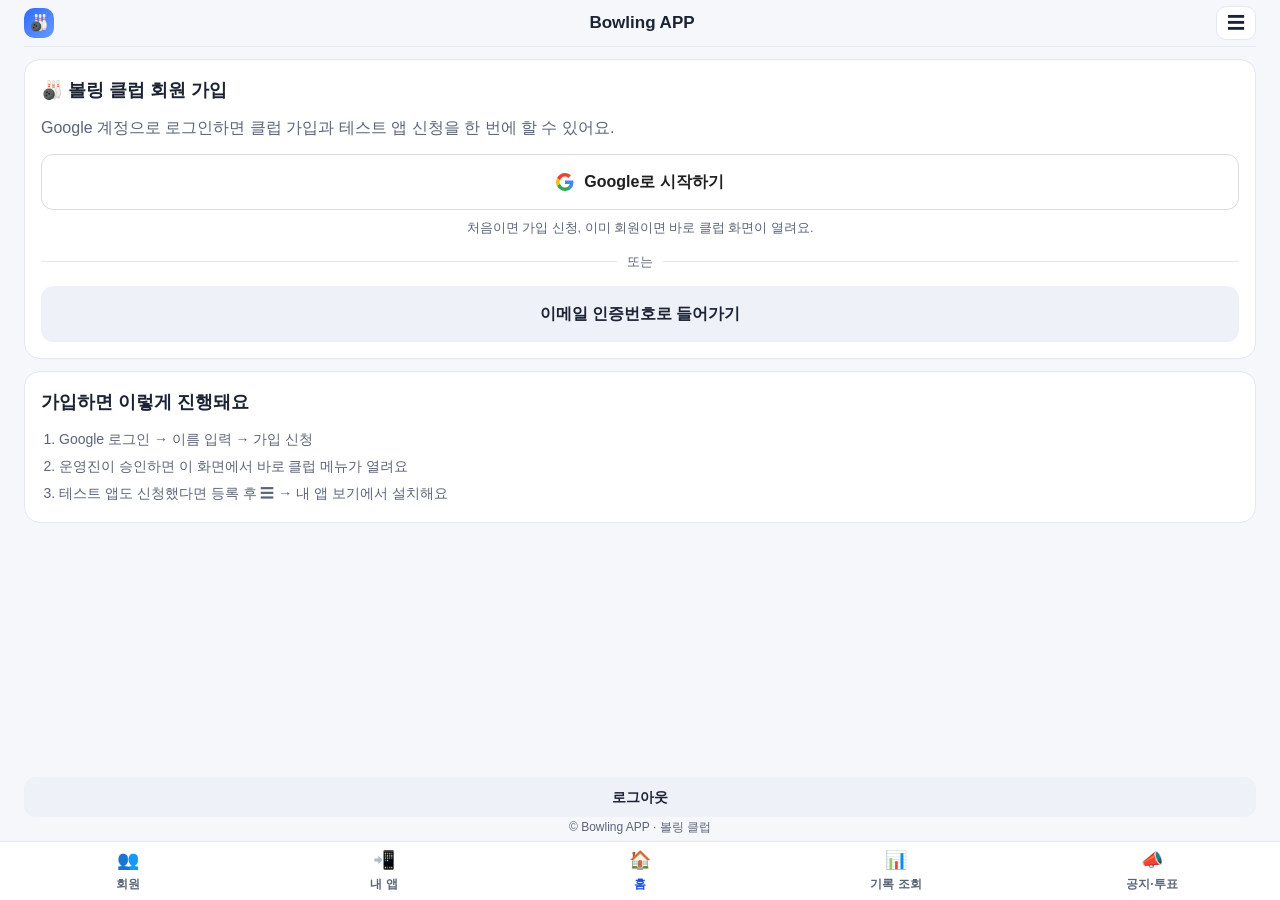
==== index.html @ e8414158 "홈 기록앨범 세로 팝업: 돋보기 제거, A영역 고정·B영역만 글자 확대(한 줄 유지), 폭 맞춤 Co-Authored-By: Claude Sonnet 5.5 <noreply@ant" ====
<!doctype html>
<html lang="ko">
<head>
<meta charset="utf-8">
<meta name="viewport" content="width=device-width, initial-scale=1">

<title>Bowling APP 홈</title>
<meta name="description" content="Bowling APP 테스트 센터 홈">
<link rel="stylesheet" href="/style.css">
<link rel="manifest" href="/manifest.webmanifest">
<meta name="theme-color" content="#14304f">
<link rel="icon" href="/favicon.ico" sizes="any">
<link rel="icon" type="image/png" sizes="32x32" href="/favicon-32.png">
<link rel="apple-touch-icon" href="/apple-touch-icon.png">
<meta name="mobile-web-app-capable" content="yes">
<meta name="apple-mobile-web-app-capable" content="yes">
<meta name="apple-mobile-web-app-title" content="볼링클럽">
</head>
<body class="club">
<div class="wrap">
  <div class="appbar">
    <div class="topbar">
      <a class="tb-left" href="/" aria-label="홈"><span class="lg">🎳</span></a>
      <b class="tb-title" id="appName">Bowling APP</b>
      <button class="burger" id="burger" type="button" aria-label="메뉴" aria-expanded="false">☰</button>
    </div>
    <div class="dim" id="dim" hidden></div>
    <div class="dd" id="dd" hidden>
      <a class="it" href="/club"><span>🎳</span><div><b>클럽관리</b><small>회원·게임·회계·회비 (PC 볼링클럽)</small></div></a>
      <a class="it" href="/admin"><span>🔐</span><div><b>관리</b><small>관리자 전용</small></div></a>
    </div>
  <div class="fix" id="fix"></div>
  </div>

      <main id="view"><section class="card"><p class="tag">불러오는 중…</p></section></main>
  <footer class="clubfoot"><button class="btn ghost sm" id="logoutFoot" type="button" hidden>로그아웃</button><div>© Bowling APP · 볼링 클럽</div></footer>
</div>
<div class="toastc" id="toastc" hidden></div>
<script src="/common.js"></script>
<script src="/exit.js?v=20261123c"></script>
<script src="/google.js?v=20261123b"></script>
<script>
/* ---------- 도우미 ---------- */
function h(tag, props = {}, ...kids) {
  const e = document.createElement(tag);
  for (const [k, v] of Object.entries(props || {})) {
    if (k === "class") e.className = v;
    else if (k === "style") e.style.cssText = v;
    else if (k.startsWith("on")) e[k] = v;
    else if (v === true) e.setAttribute(k, "");
    else if (v !== false && v != null) e.setAttribute(k, v);
  }
  for (const kid of kids.flat()) { if (kid == null || kid === false) continue; e.append(kid.nodeType ? kid : document.createTextNode(String(kid))); }
  return e;
}
const view = $("view");
let toastT;
function toast(t) { const e = $("toastc"); e.textContent = t; e.hidden = false; clearTimeout(toastT); toastT = setTimeout(() => e.hidden = true, 3000); }
const DAYS = ["일", "월", "화", "수", "목", "금", "토"];
function fmt(iso, withDay = true) {
  if (!iso) return "";
  const d = new Date(iso); const p = (n) => String(n).padStart(2, "0");
  return `${d.getMonth() + 1}/${d.getDate()}${withDay ? "(" + DAYS[d.getDay()] + ")" : ""} ${p(d.getHours())}:${p(d.getMinutes())}`;
}
function dday(iso) {
  if (!iso) return null;
  const ms = new Date(iso).getTime() - Date.now();
  if (ms < 0) return "마감";
  const d = Math.ceil(ms / 86400e3);
  return d <= 1 ? "마감 임박" : `D-${d}`;
}
const initial = (n) => (n || "?").trim().slice(0, 1);
const staffOf = (role) => role === "admin" || role === "staff";
const ROLE = { admin: "관리자", staff: "운영진", member: "회원" };
// 실명 + 직함 (예: 홍길동 관리자). 이름이 비었거나 직함과 같으면 직함만.
function disp(name, role) {
  const r = role === "admin" ? "관리자" : role === "staff" ? "운영진" : role === "member" ? "정회원" : "";
  name = (name || "").trim();
  if (!r) return name;
  if (!name || name === r) return r;
  return name.endsWith(" " + r) ? name : `${name} ${r}`;
}

let token = "";
try { token = localStorage.getItem("authToken") || ""; } catch {}
async function api(action, data = {}, fname = "club") {
  const r = await fetch(fn(fname), { method: "POST", headers, body: JSON.stringify({ token, action, ...data }) });
  const d = await r.json().catch(() => ({}));
  if (r.status === 401) { try { localStorage.removeItem("authToken"); } catch {} token = ""; guest("expired"); throw new Error("auth"); }
  if (r.status === 403 && d.error === "not_member") { await onboard(); throw new Error("auth"); }
  return { ok: r.ok, status: r.status, d };
}

/* ---------- 상단 바 / 하단 메뉴 ---------- */
function setBar(title, back) {
  $("fix").textContent = "";
  const left = document.querySelector(".tb-left");
  $("appName").textContent = title || "Bowling APP";
  if (back) { left.innerHTML = ""; left.append(h("span", {}, "‹ " + back.label)); left.setAttribute("href", back.href); }
  else { left.innerHTML = '<span class="lg">🎳</span>'; left.setAttribute("href", "#/"); }
}
function setNav(route) {
  setBnav(route);
  $("logoutFoot").hidden = !token;
}

/* ---------- 비회원 화면 ---------- */
function guest(reason) {
  setNav("home"); setBar("Bowling APP");
  view.textContent = "";
  const c = h("section", { class: "card" }, h("h2", {}, "🎳 볼링 클럽 회원 가입"),
    h("p", { class: "lead" }, "Google 계정으로 로그인하면 클럽 가입과 테스트 앱 신청을 한 번에 할 수 있어요."));
  if (reason === "expired") c.append(h("div", { class: "msg info" }, "인증이 만료되었어요. 다시 로그인해 주세요."));
  else if (reason) c.append(h("div", { class: "msg err" }, googleErrorText(reason)));
  c.append(h("div", { style: "margin-top:14px" }, googleButton("Google로 시작하기")),
    h("small", { class: "mut", style: "display:block;margin-top:8px;text-align:center" }, "처음이면 가입 신청, 이미 회원이면 바로 클럽 화면이 열려요."),
    h("div", { class: "orline" }, "또는"),
    h("a", { class: "btn ghost", href: "/apps?next=%2Fhome" }, "이메일 인증번호로 들어가기"));
  view.append(c,
    h("section", { class: "card" }, h("h2", {}, "가입하면 이렇게 진행돼요"),
      h("ol", { class: "mut", style: "font-size:14px;line-height:1.9;padding-left:18px;margin:6px 0 0" },
        h("li", {}, "Google 로그인 → 이름 입력 → 가입 신청"),
        h("li", {}, "운영진이 승인하면 이 화면에서 바로 클럽 메뉴가 열려요"),
        h("li", {}, "테스트 앱도 신청했다면 등록 후 ☰ → 내 앱 보기에서 설치해요"))));
}

/* ---------- 가입 신청 / 승인 대기 ---------- */
async function signupApi(action, data = {}) {
  const r = await fetch(fn("signup"), { method: "POST", headers, body: JSON.stringify({ token, action, ...data }) });
  const d = await r.json().catch(() => ({}));
  if (r.status === 401) { try { localStorage.removeItem("authToken"); } catch {} token = ""; guest("expired"); throw new Error("auth"); }
  return { ok: r.ok, d };
}
async function logout() {
  try { await fetch(fn("auth-verify"), { method: "POST", headers, body: JSON.stringify({ action: "logout", token }) }); } catch {}
  try { localStorage.removeItem("authToken"); } catch {}
  token = ""; location.hash = ""; guest();
}
const T_STATUS = { pending: ["승인 대기", "warn"], registered: ["등록 완료", "ok"], rejected: ["제외됨", "bad"] };
async function onboard(note) {
  setNav("home"); setBar("회원 가입");
  const { d } = await signupApi("me");
  view.textContent = "";
  const m = d.member, t = d.tester;
  if (!m) return joinForm(d);
  const c = h("section", { class: "card" });
  if (m.status === "pending") c.append(h("h2", {}, "가입 신청이 접수됐어요 🙌"), h("p", { class: "lead" }, "운영진이 승인하면 이 화면에서 바로 클럽 메뉴가 열려요. 잠시만 기다려 주세요."));
  else c.append(h("h2", {}, "휴면 상태예요"), h("p", { class: "lead" }, "클럽 활동을 다시 시작하려면 운영진에게 말씀해 주세요."));
  if (note) c.append(h("div", { class: "msg info" }, note));
  const st = h("div", { style: "margin-top:12px" },
    h("div", { class: "strow" }, h("span", {}, "👤 클럽 회원"), h("span", { class: "pill " + (m.status === "pending" ? "warn" : "") }, m.status === "pending" ? "승인 대기" : "휴면")),
    h("div", { class: "strow" }, h("span", {}, "📲 테스트 앱"), t ? h("span", { class: "pill " + T_STATUS[t.status][1] }, T_STATUS[t.status][0]) : h("span", { class: "mut" }, "신청 안 함")));
  c.append(st, h("small", { class: "mut", style: "display:block;margin-top:6px" }, "로그인한 계정: " + d.email));
  if (t && t.status === "registered") c.append(h("a", { class: "btn", href: "/myapps", style: "margin-top:12px" }, "내 앱 보기 (설치 링크)"));
  c.append(h("button", { class: "btn ghost", type: "button", style: "margin-top:10px", onclick: () => onboard() }, "상태 새로고침"),
    h("button", { class: "btn ghost sm", type: "button", style: "margin-top:8px", onclick: logout }, "다른 계정으로 로그인"));
  view.append(c);
}
function joinForm(d) {
  let gName = ""; try { gName = sessionStorage.getItem("gName") || ""; } catch {}
  const name = h("input", { type: "text", maxlength: "50", placeholder: "클럽에서 쓸 이름 (닉네임)", value: (d.tester && d.tester.name) || gName });
  const avg = h("input", { type: "number", min: "0", max: "300", placeholder: "에버 (평균 점수, 선택)" });
  const wantT = h("input", { type: "checkbox" }), dev = h("input", { type: "text", maxlength: "100", placeholder: "기기 모델 (선택, 예: 갤럭시 S24)" });
  const devBox = h("div", { hidden: true }, dev);
  wantT.onchange = () => devBox.hidden = !wantT.checked;
  const agree = h("input", { type: "checkbox" });
  const msg = h("div", { class: "msg" });
  const go = h("button", { class: "btn", type: "button", style: "margin-top:14px" }, "가입 신청하기");
  const c = h("section", { class: "card" }, h("h2", {}, "회원 가입"),
    h("p", { class: "lead" }, "Google 계정 확인이 끝났어요. 이름만 입력하면 가입 신청이 돼요."),
    h("label", {}, "Google 계정"), h("input", { type: "text", value: d.email, disabled: true }),
    h("label", {}, "이름 *"), name, h("label", {}, "에버"), avg);
  if (d.tester && d.tester.status !== "rejected") c.append(h("div", { class: "msg info" }, `테스트 앱은 이미 신청되어 있어요 (${T_STATUS[d.tester.status][0]}).`));
  else if (d.testerAccepting) c.append(h("label", { class: "check" }, wantT, h("span", {}, "테스트 앱도 함께 신청할게요 ", h("small", { class: "mut" }, "(안드로이드 전용)"))), devBox);
  c.append(h("div", { class: "privacy" }, "수집 항목: 이름, Google 이메일, 에버(선택), 기기(선택)", h("br"), "이용 목적: 클럽 회원 관리, 공지·투표, 테스트 앱 배포", h("br"), "보관 기간: 탈퇴(삭제 요청) 시까지"),
    h("label", { class: "check" }, agree, h("span", {}, "개인정보 수집·이용에 동의합니다 (필수)")), msg, go,
    h("button", { class: "btn ghost sm", type: "button", style: "margin-top:8px", onclick: logout }, "다른 계정으로 로그인"));
  go.onclick = async () => {
    const say = (t) => { msg.className = "msg err"; msg.textContent = t; };
    if (!name.value.trim()) return say("이름을 입력해 주세요.");
    if (!agree.checked) return say("개인정보 수집·이용에 동의해 주세요.");
    go.disabled = true;
    try {
      const r = await signupApi("join", { name: name.value, avg_score: avg.value, consent: true, tester: wantT.checked, device: dev.value });
      if (!r.ok) { go.disabled = false; return say(r.d.error || "가입 신청을 하지 못했어요."); }
      await onboard(r.d.testerNote || null);
    } catch (e) { go.disabled = false; if (e.message !== "auth") say("잠시 후 다시 시도해 주세요."); }
  };
  view.append(c);
}

/* ---------- 홈 ---------- */
async function vHome() {
  setBar(); setNav("home");
  const { d } = await api("home");
  view.textContent = "";
  view.append(h("div", { class: "pagehead" }, h("p", { class: "tag" }, `${disp(d.me.name, d.me.role)}님, 안녕하세요 👋`), h("span", { class: "badge" }, `클럽 회원 ${d.memberCount}명`)));
  const nx = d.next, c = h("section", { class: "card" }, h("h2", {}, "다음 모임"));
  if (!nx) c.append(h("p", { class: "tag" }, "예정된 모임이 없어요."));
  else {
    c.append(h("b", { style: "display:block" }, `${fmt(nx.event_at)}`), h("span", { class: "mut" }, `${nx.title}${nx.place ? " · " + nx.place : ""}`));
    if (nx.poll) {
      const tot = nx.poll.options.reduce((s, o) => s + o.count, 0), first = nx.poll.options[0];
      c.append(h("div", { class: "bar2" }, h("i", { style: `width:${tot && first ? Math.round(first.count / tot * 100) : 0}%` })),
        h("small", { class: "mut" }, nx.poll.options.map((o) => `${o.label} ${o.count}명`).join(" · ")));
    }
    c.append(h("a", { class: "btn", href: "#/notice/" + nx.id, style: "margin-top:10px" }, nx.poll && nx.poll.mineDone ? "투표 확인 · 바꾸기" : "투표하러 가기"));
  }
  const r = h("section", { class: "card" }, h("h2", {}, "최근 공지"));
  if (!d.recent.length) r.append(h("p", { class: "tag" }, "아직 공지가 없어요."));
  for (const n of d.recent) r.append(h("a", { class: "li", href: "#/notice/" + n.id }, n.pinned ? h("span", { class: "pin" }, "고정") : null, n.title));
  // 넓은 가로 화면: 왼쪽 = 모임·공지(최근 공지 + 다음 모임) / 오른쪽 = 기록앨범 박스. 세로 화면: 위에서 아래로 쌓고 기록앨범은 드롭메뉴 → 팝업
  view.append(h("div", { class: "homeleft" }, r, c), albumCard());
}

/* ---------- 홈: 기록앨범 박스 ----------
   기록앨범 한 장(최근 모임 · 이번 달 월별 장부 · 회비 납부 현황)을 홈에서 바로 보여 줘요.
   그림은 albumbox.html(기록 조회와 같은 조회 전용 자료)을 같은 출처 iframe(srcdoc)으로 끼워 넣어 그려요. */
const WIDE_HOME = "(orientation: landscape) and (min-width: 900px)";
if (!window.__albumMq) { window.__albumMq = matchMedia(WIDE_HOME); window.__albumMq.addEventListener("change", () => { if (view.classList.contains("r-home")) route(); }); }
async function albumFrame(parent) {
  const html = await (await fetch("/albumbox", { cache: "no-store" })).text();
  const f = h("iframe", { class: "albframe", title: "기록앨범", scrolling: "no" });
  parent.append(f);
  const loaded = new Promise((res) => { f.addEventListener("load", res, { once: true }); });
  f.srcdoc = html.replace("<head>", `<head><base href="${location.origin}/">`);
  await loaded;
  const A = f.contentWindow.AlbumBox;
  if (!A) throw new Error("album");
  return { f, A };
}
function albumCard() {
  const wide = window.__albumMq.matches && (document.documentElement.dataset.dev === "desktop" || window.innerWidth >= 1000); // 노트북·PC·태블릿 가로(폭 1000 이상)만 2단 박스, 휴대폰은 팝업
  const sel = h("select", { class: "albsel", "aria-label": "기록앨범 선택", disabled: true }, h("option", { value: "" }, "불러오는 중…"));
  const head = h("div", { class: "albhead" }, h("h2", {}, "📒 기록앨범"), sel);
  const card = h("section", { class: "card albumcard" }, head);
  const wrap = h("div", { class: "albwrap" }); // 가로: 박스 안에 그림이 나타나는 자리
  const msg = h("p", { class: "tag albmsg" }, "기록앨범을 불러오는 중…");
  if (wide) card.append(msg, wrap); else card.append(msg);
  let pop = null, popBody = null, popTitle = null, popSel = null;
  const run = async () => {
    try {
      let host = wrap;
      if (!wide) { // 세로: 팝업 안에 (처음엔 숨김) 그림 틀을 미리 준비해 두면 선택할 때 바로 떠요
        popTitle = h("b", {}); popSel = h("select", { class: "albsel albpopsel", "aria-label": "기록앨범 선택" }); // 팝업 제목줄 드롭메뉴: 팝업을 닫지 않고 바로 다른 화면으로
        popBody = h("div", { class: "albpopbody" });
        pop = h("div", { class: "albpop", hidden: true }, h("div", { class: "albpanel", role: "dialog", "aria-modal": "true" }, h("div", { class: "albpophead" }, popSel, h("button", { type: "button", class: "albclose", onclick: closePop }, "닫기")), popBody));
        pop.addEventListener("click", (e) => { if (e.target === pop) closePop(); });
        document.body.append(pop); host = popBody;
      }
      const { f, A } = await albumFrame(host);
      const groups = await A.groups(); // 분류별: [[분류, [[kind, 라벨], …]], …]
      msg.remove();
      sel.textContent = ""; sel.disabled = false;
      if (!wide) sel.append(h("option", { value: "" }, "기록앨범 선택 ▾"));
      groups.forEach(([g, items]) => { const og = h("optgroup", { label: g }); items.forEach(([k, l]) => og.append(h("option", { value: k }, l))); sel.append(og); });
      if (sel.options.length <= (wide ? 0 : 1)) { sel.disabled = true; sel.append(h("option", { value: "" }, "표시할 기록 없음")); return; }
      // 기기 화면 크기(해상도)를 재서 스크롤 없이 한 화면에 들어오도록 폭·높이에 모두 맞춰 그려요
      const draw = async (k) => {
        let W = Math.max(200, Math.floor((wide ? wrap : popBody).clientWidth));
        let H;
        if (wide) { // 가로: 박스 위쪽부터 하단 메뉴 위까지 남은 높이 (필요하면 박스가 화면 맨 위에 오도록 스크롤)
          const nav = document.querySelector(".bnav"), navH = nav && getComputedStyle(nav).display !== "none" ? nav.offsetHeight : 0;
          const top = wrap.getBoundingClientRect().top;
          H = Math.floor(window.innerHeight - top - navH - 14);
          if (H < 300) { card.scrollIntoView({ block: "start" }); const t2 = wrap.getBoundingClientRect().top; H = Math.floor(window.innerHeight - t2 - navH - 14); }
        } else H = Math.floor(popBody.clientHeight); // 세로: 팝업 안 가능한 높이
        H = Math.max(200, H);
        // 돋보기: 폭 최대, 위·아래 스크롤은 그림 화면 안에서(제목~필드명 줄 고정) / 보통: 한 화면에 전부
        const r = await A.show(k, W, H, !wide); // 세로(팝업): 글자를 키워 폭을 꽉 채우고 위·아래로 스크롤 / 가로 박스: 한 화면 맞춤
        f.style.width = r.width + "px"; f.style.height = r.height + "px";
      };
      // 창 크기가 바뀌면(회전·분할 화면 등) 지금 보는 한 장을 새 크기에 맞춰 다시 그려요
      if (window.__albResize) window.removeEventListener("resize", window.__albResize);
      let rt = 0; window.__albResize = () => { clearTimeout(rt); rt = setTimeout(() => { if (!document.body.contains(card)) return; const k = sel.value; if (!k || (!wide && pop.hidden)) return; draw(k).catch(() => {}); }, 250); };
      window.addEventListener("resize", window.__albResize);
      if (wide) { await draw(sel.value); sel.onchange = () => draw(sel.value).catch(() => {}); }
      else {
        // 팝업 제목줄 드롭메뉴에도 같은 분류별 목록을 채움
        groups.forEach(([g, items]) => { const og = h("optgroup", { label: g }); items.forEach(([k, l]) => og.append(h("option", { value: k }, l))); popSel.append(og); });
        const showK = async (k) => {
          const opt = [...popSel.options].find((o) => o.value === k); popSel.value = k; sel.value = k; popBody.scrollTop = 0; popTitle.textContent = opt ? opt.textContent : "";
          pop.hidden = false; document.body.classList.add("albopen");
          try { await draw(k); } catch { popBody.append(h("p", { class: "tag" }, "기록앨범을 그리지 못했어요.")); }
        };
        sel.onchange = () => { const k = sel.value; if (k) showK(k); };      // 본문 드롭메뉴로 고르면 팝업이 열림
        popSel.onchange = () => { if (popSel.value) showK(popSel.value); };  // 팝업 안에서 고르면 바로 다른 화면으로 바뀜
      }
    } catch (e) {
      msg.textContent = "기록앨범을 불러오지 못했어요. 잠시 후 다시 시도해 주세요."; sel.remove();
    }
  };
  function closePop() { if (pop) pop.hidden = true; document.body.classList.remove("albopen"); sel.value = ""; }
  setTimeout(run, 0);
  return card;
}

/* ---------- 공지 · 투표 목록 ---------- */
async function vNotices() {
  setBar("공지 · 투표"); setNav("notices");
  const { d } = await api("notices");
  view.textContent = "";
  $("fix").append(h("div", { class: "hd" }, "공지 · 투표"));
  if (staffOf(d.role)) view.append(h("a", { class: "btn ghost sm", href: "#/new" }, "+ 공지·투표 올리기 (운영진)"));
  if (!d.notices.length) view.append(h("section", { class: "card" }, h("p", { class: "tag" }, "아직 공지가 없어요.")));
  for (const n of d.notices) {
    const dd = dday(n.deadline);
    const st = n.pollCount === 0 ? null : n.myDone >= n.pollCount ? h("span", { class: "pill ok" }, `투표 완료 ${n.myDone}/${n.pollCount}`) : h("span", { class: "pill bad" }, `투표 필요 ${n.myDone}/${n.pollCount}`);
    view.append(h("a", { class: "li", href: "#/notice/" + n.id },
      h("div", {}, n.pinned ? h("span", { class: "pin" }, "고정") : null, h("b", {}, n.title)),
      h("small", {}, `${fmt(n.created_at, false)}${n.event_at ? " · 모임 " + fmt(n.event_at) : ""}${dd ? " · " + dd : ""} `), st));
  }
}

/* ---------- 공지 상세 (투표 여러 개) ---------- */
async function vNotice(id) {
  setBar("공지 상세", { label: "공지", href: "#/notices" }); setNav("notices");
  const { ok, d } = await api("notice", { id });
  if (!ok) { view.textContent = ""; view.append(h("section", { class: "card" }, h("p", {}, d.error || "불러오지 못했어요."))); return; }
  const { notice: n, polls, waiting } = d;
  const open = polls.filter((p) => !p.closed);
  let editing = open.some((p) => !p.myDone);
  const sel = new Map(polls.map((p) => [p.id, new Set(p.options.filter((o) => o.mine).map((o) => o.id))]));
  let flash = history.state && history.state.flash;
  const staff = staffOf(d.role);

  function draw() {
    view.textContent = "";
    view.append(h("div", { style: "padding:14px 2px 2px" },
      n.pinned ? h("span", { class: "pin" }, "고정") : null,
      h("h2", { style: "font-size:19px;margin:6px 0" }, n.title),
      h("div", { class: "mut" }, `${disp(n.author, n.author_role) || "운영진"} · ${fmt(n.created_at, false)}`),
      n.event_at ? h("div", { style: "margin-top:6px;font-weight:600" }, `📅 ${fmt(n.event_at)}${n.place ? " · " + n.place : ""}`) : null,
      n.body ? h("p", { style: "font-size:14.5px;margin:8px 0;white-space:pre-wrap" }, n.body) : null,
      n.deadline ? h("span", { class: "pill " + (n.expired ? "" : "bad") }, n.expired ? "투표 마감됨" : `마감 ${fmt(n.deadline)} · ${dday(n.deadline)}`) : null));
    if (flash) view.append(h("div", { class: "banner ok" }, flash));
    const done = polls.filter((p) => p.myDone).length;
    if (polls.length) view.append(h("div", { style: "display:flex;align-items:center;gap:10px;margin-top:10px;font-size:13px" }, h("b", {}, `내 투표 ${done} / ${polls.length}`), h("div", { class: "bar2", style: "flex:1;margin:0" }, h("i", { style: `width:${polls.length ? done / polls.length * 100 : 0}%` }))));
    polls.forEach((p, i) => view.append(pollCard(p, i)));
    // 미투표 대기자
    const w = waiting;
    const wc = h("section", { class: "card" });
    if (w.count === 0) wc.append(h("b", {}, "🎉 모두 투표했어요"));
    else {
      wc.append(h("b", {}, `⏳ 미투표 대기자 ${w.count}명`), h("small", { class: "mut" }, ` / 전체 ${w.total}명`));
      wc.append(h("div", { style: "display:flex;flex-wrap:wrap;gap:6px;margin-top:8px" }, w.names.map((nm) => h("span", { class: "pill" }, nm))));
      if (w.meWaiting) wc.append(h("div", { class: "banner warn" }, "아직 내 투표가 끝나지 않았어요. 투표하면 이 명단에서 빠져요."));
    }
    if (n.exclude_rule === "any") wc.append(h("small", { class: "mut", style: "display:block;margin-top:6px" }, "※ 하나라도 투표하면 명단에서 제외돼요."));
    view.append(wc);
    if (editing && open.length) {
      const cnt = [...sel.entries()].filter(([pid, s]) => open.some((p) => p.id === pid) && s.size).length;
      const b = h("button", { class: "btn", type: "button", style: "margin-top:8px", disabled: cnt === 0 }, `투표 제출 (${cnt}/${open.length})`);
      b.onclick = submit; view.append(b);
    } else if (open.length) {
      view.append(h("button", { class: "btn ghost", type: "button", style: "margin-top:8px", onclick: () => { editing = true; flash = null; draw(); } }, "투표 다시 하기"));
    }
    if (staff) {
      const row = h("div", { style: "display:flex;gap:8px;flex-wrap:wrap;margin-top:12px" },
        h("a", { class: "btn ghost sm", style: "width:auto", href: "#/waiting/" + n.id }, "미투표 현황 · 알림"),
        open.length ? h("button", { class: "btn ghost sm", style: "width:auto", type: "button", onclick: async () => { if (!confirm("이 공지의 투표를 마감할까요?")) return; await api("close_notice", { id: n.id }); toast("마감했어요."); route(); } }, "투표 마감하기") : null,
        h("button", { class: "btn sm", style: "width:auto;background:#f3d8d8;color:var(--err)", type: "button", onclick: async () => { if (!confirm("공지와 투표 기록을 모두 삭제할까요? 복구할 수 없어요.")) return; await api("delete_notice", { id: n.id }); toast("삭제했어요."); location.hash = "#/notices"; } }, "삭제"));
      view.append(row);
    }
  }

  function pollCard(p, i) {
    const showResult = !editing || p.closed;
    const tags = [p.multi ? "복수 선택" : "단일 선택", p.anonymous ? "익명" : "기명"];
    const c = h("section", { class: "card poll" }, h("div", { class: "pt" }, h("b", {}, h("i", { class: "no" }, String(i + 1)), p.title),
      showResult && p.myDone ? h("span", { class: "tagp ok" }, "투표 완료 ✓") : h("span", { class: "tagp" }, p.closed ? "마감" : tags.join(" · "))));
    if (showResult) {
      const tot = p.options.reduce((s, o) => s + o.count, 0);
      for (const o of p.options) c.append(h("div", { class: "rs" + (o.mine ? " mine" : "") }, h("div", { class: "rt" }, h("b", {}, o.label), o.mine ? h("em", { class: "me" }, "내 선택") : null, h("span", {}, `${o.count}명 · ${tot ? Math.round(o.count / tot * 100) : 0}%`)),
        h("div", { class: "bar2" }, h("i", { style: `width:${tot ? o.count / tot * 100 : 0}%` })), o.names.length ? h("div", { class: "nm" }, o.names.join(", ")) : null));
      c.append(h("small", { class: "mut" }, `${p.voterCount}명 참여 · ${p.anonymous ? "익명 투표" : "기명 투표"}`));
    } else {
      const set = sel.get(p.id);
      for (const o of p.options) {
        const b = h("button", { class: "op" + (set.has(o.id) ? " sel" : ""), type: "button" }, h("span", { class: p.multi ? "ck" : "rd" }), h("b", {}, o.label));
        b.onclick = () => { if (p.multi) { set.has(o.id) ? set.delete(o.id) : set.add(o.id); } else { set.clear(); set.add(o.id); } draw(); };
        c.append(b);
      }
      if (p.allowAdd) {
        const row = h("div", { class: "rowx", hidden: true }, h("input", { type: "text", maxlength: "60", placeholder: "추가할 항목 (예: 4게임 후 참석)" }),
          h("button", { class: "xbtn", type: "button" }, "추가"));
        const add = h("button", { class: "addrow", type: "button" }, "+ 항목 추가 (회원 추가 가능)");
        add.onclick = () => { row.hidden = !row.hidden; if (!row.hidden) row.querySelector("input").focus(); };
        row.querySelector("button").onclick = async () => {
          const v = row.querySelector("input").value.trim(); if (!v) return;
          const r = await api("add_option", { poll_id: p.id, label: v });
          if (!r.ok) return toast(r.d.error || "추가하지 못했어요.");
          toast("항목을 추가했어요."); const keep = new Map([...sel].map(([k, s]) => [k, [...s]])); await vNotice(id); // 다시 그림
        };
        c.append(add, row);
      }
    }
    return c;
  }

  async function submit() {
    const votes = open.map((p) => ({ poll_id: p.id, option_ids: [...sel.get(p.id)] })).filter((v) => v.option_ids.length);
    if (!votes.length) return;
    const r = await api("vote_many", { votes });
    if (!r.ok) return toast(r.d.error || "투표하지 못했어요.");
    const again = await api("notice", { id });
    const w = again.d.waiting;
    history.replaceState({ flash: w.meWaiting ? "투표를 저장했어요. 남은 투표가 있으면 마저 해 주세요." : "✅ 투표를 모두 마쳤어요! 미투표 대기자 명단에서 제외됐어요." }, "");
    toast("투표를 저장했어요."); route();
  }
  draw();
}

/* ---------- 공지·투표 만들기 (운영진) ---------- */
const TEMPLATES = {
  attend: { title: "참석 여부", options: ["참석", "불참", "미정"], multi: false, anonymous: false, allow_add: false },
  meal: { title: "회식 메뉴", options: ["삼겹살", "치킨 · 맥주", "보쌈", "회식 불참"], multi: true, anonymous: false, allow_add: true },
  late: { title: "지각 시 몇 게임 후 참석 가능?", options: ["정시 참석", "1게임 후 참석", "2게임 후 참석", "3게임 후 참석"], multi: false, anonymous: false, allow_add: true },
  custom: { title: "", options: ["", ""], multi: false, anonymous: false, allow_add: false },
};
async function vNew() {
  setBar("공지 만들기", { label: "취소", href: "#/notices" }); setNav("notices");
  const mine = await api("members"); if (!staffOf(mine.d.role)) { view.textContent = ""; view.append(h("section", { class: "card" }, "운영진만 올릴 수 있어요.")); return; }
  view.textContent = "";
  const polls = [];
  const title = h("input", { type: "text", maxlength: "100", placeholder: "예: 11/16 정기모임 안내" });
  const body = h("textarea", { maxlength: "2000", placeholder: "본문 (선택)" });
  const place = h("input", { type: "text", maxlength: "100", placeholder: "장소 (선택)" });
  const ev = h("input", { type: "datetime-local" }), dl = h("input", { type: "datetime-local" });
  const pin = h("input", { type: "checkbox" });
  const rule = h("select", {}, h("option", { value: "all" }, "모든 투표를 마치면 제외 (기본)"), h("option", { value: "any" }, "하나라도 투표하면 제외"));
  view.append(h("div", { class: "hd" }, "공지 만들기 ", h("small", {}, "운영진")),
    h("section", { class: "card" }, h("label", {}, "제목 *"), title, h("label", {}, "본문"), body, h("label", {}, "모임 장소"), place, h("label", {}, "모임 일시 (홈의 '다음 모임'에 표시)"), ev,
      h("label", { class: "check" }, pin, h("span", {}, "상단에 고정"))));
  const pbox = h("div", {});
  const chips = h("div", { class: "chips" }, [["attend", "＋ 참석 투표"], ["meal", "＋ 회식 메뉴"], ["late", "＋ 지각 시 참석 게임"], ["custom", "＋ 직접 만들기"]].map(([k, t]) =>
    h("button", { class: "chip2", type: "button", onclick: () => { if (polls.length >= 8) return toast("투표는 최대 8개예요."); polls.push(JSON.parse(JSON.stringify(TEMPLATES[k]))); drawPolls(); } }, t)));
  view.append(h("section", { class: "card" }, h("b", {}, "투표 추가 "), h("small", { class: "mut" }, "(한 공지에 여러 개 가능)"), chips, pbox));
  function drawPolls() {
    pbox.textContent = "";
    polls.forEach((p, i) => {
      const t = h("input", { type: "text", maxlength: "80", value: p.title, placeholder: "투표 제목", oninput: () => p.title = t.value });
      const list = h("div", {});
      p.options.forEach((o, j) => list.append(h("div", { class: "rowx", style: "margin-top:6px" }, h("input", { type: "text", maxlength: "60", value: o, placeholder: `항목 ${j + 1}`, oninput: (e) => p.options[j] = e.target.value }),
        h("button", { class: "xbtn", type: "button", onclick: () => { if (p.options.length <= 2) return toast("항목은 2개 이상이에요."); p.options.splice(j, 1); drawPolls(); } }, "✕"))));
      const tg = (key, label) => { const c = h("input", { type: "checkbox" }); c.checked = !!p[key]; c.onchange = () => p[key] = c.checked; return h("label", { class: "check", style: "margin-top:8px" }, c, h("span", {}, label)); };
      pbox.append(h("div", { class: "mini" }, h("div", { class: "rowx" }, h("b", {}, `${i + 1}.`), t, h("button", { class: "xbtn danger", type: "button", onclick: () => { polls.splice(i, 1); drawPolls(); } }, "삭제")), list,
        h("button", { class: "addrow", type: "button", style: "margin-top:8px", onclick: () => { if (p.options.length >= 20) return; p.options.push(""); drawPolls(); } }, "+ 항목 추가"),
        tg("multi", "복수 선택 허용"), tg("anonymous", "익명 투표 (이름 숨김)"), tg("allow_add", "회원이 항목 추가 가능")));
    });
    if (!polls.length) pbox.append(h("p", { class: "mut" }, "위 버튼으로 투표를 추가해 주세요. (투표 없이 공지만 올려도 돼요)"));
  }
  drawPolls();
  const send = h("button", { class: "btn", type: "button" }, "공지 올리기");
  view.append(h("section", { class: "card" }, h("label", {}, "투표 마감 일시 (선택)"), dl, h("label", {}, "미투표 대기자 제외 기준"), rule, send));
  send.onclick = async () => {
    if (!title.value.trim()) return toast("제목을 입력해 주세요.");
    for (const p of polls) { p.options = p.options.map((x) => x.trim()).filter(Boolean); if (!p.title.trim()) return toast("투표 제목을 입력해 주세요."); if (p.options.length < 2) return toast("투표 항목은 2개 이상 필요해요."); }
    send.disabled = true;
    const r = await api("create_notice", { title: title.value, body: body.value, place: place.value, event_at: ev.value ? new Date(ev.value).toISOString() : null, deadline: dl.value ? new Date(dl.value).toISOString() : null, pinned: pin.checked, exclude_rule: rule.value, polls });
    send.disabled = false;
    if (!r.ok) return toast(r.d.error || "올리지 못했어요.");
    toast("공지를 올렸어요."); location.hash = "#/notice/" + r.d.id;
  };
}

/* ---------- 미투표 현황 (운영진) ---------- */
async function vWaiting(id) {
  setBar("미투표 현황", { label: "공지", href: "#/notice/" + id }); setNav("notices");
  const { ok, d } = await api("waiting", { id });
  view.textContent = "";
  if (!ok) { view.append(h("section", { class: "card" }, d.error || "권한이 없어요.")); return; }
  let filter = "all";
  function draw() {
    view.textContent = "";
    view.append(h("div", { class: "hd" }, "미투표 대기자 ", h("small", {}, "운영진")),
      h("section", { class: "card" }, h("div", { style: "display:flex;align-items:baseline;gap:6px" }, h("b", { style: "font-size:34px;color:var(--err)" }, String(d.waiting.length)), h("span", { class: "mut" }, `/ ${d.total}명 미투표`)),
        h("div", { class: "bar2" }, h("i", { style: `width:${d.total ? d.waiting.length / d.total * 100 : 0}%` })), h("small", { class: "mut" }, `${d.total - d.waiting.length}명은 투표를 마쳐서 자동으로 명단에서 빠졌어요.`)));
    const left = (pid) => d.waiting.filter((w) => w.polls.some((p) => p.id === pid && !p.done)).length;
    view.append(h("div", { class: "chips" }, h("button", { class: "chip2" + (filter === "all" ? " on" : ""), type: "button", onclick: () => { filter = "all"; draw(); } }, `전체 ${d.waiting.length}`),
      d.polls.map((p) => h("button", { class: "chip2" + (filter === p.id ? " on" : ""), type: "button", onclick: () => { filter = p.id; draw(); } }, `${p.title.slice(0, 8)} ${left(p.id)}`))));
    const rows = d.waiting.filter((w) => filter === "all" || w.polls.some((p) => p.id === filter && !p.done));
    if (!rows.length) view.append(h("section", { class: "card" }, "대기자가 없어요. 🎉"));
    for (const w of rows) {
      const b = h("button", { class: "xbtn", type: "button" }, "알림");
      b.onclick = async () => { b.disabled = true; const r = await api("remind", { id, member_id: w.id }); toast(r.ok ? (r.d.sent ? "알림 메일을 보냈어요." : "메일을 보내지 못했어요.") : (r.d.error || "보내지 못했어요.")); b.disabled = false; };
      view.append(h("div", { class: "li", style: "display:flex;justify-content:space-between;align-items:center;gap:8px" }, h("div", {}, h("b", {}, w.name), h("div", { style: "margin-top:4px;display:flex;gap:4px;flex-wrap:wrap" },
        w.polls.map((p, i) => h("span", { class: "pill " + (p.done ? "ok" : "bad") }, `${p.title.slice(0, 6)} ${p.done ? "✓" : "✕"}`)))), b));
    }
    const all = h("button", { class: "btn", type: "button", style: "margin-top:12px", disabled: !d.waiting.length }, "미투표자 전체에게 알림 보내기");
    all.onclick = async () => { if (!confirm(`${d.waiting.length}명에게 알림 메일을 보낼까요?`)) return; all.disabled = true; const r = await api("remind", { id }); toast(r.ok ? `${r.d.sent}명에게 보냈어요.${r.d.failed ? " (실패 " + r.d.failed + ")" : ""}` : (r.d.error || "보내지 못했어요.")); all.disabled = false; };
    view.append(all, h("p", { class: "mut", style: "text-align:center" }, "알림은 메일로 보내요. (전체 알림은 1시간에 한 번)"));
  }
  draw();
}

/* ---------- 회원 ---------- */
async function vMembers() {
  setBar("회원"); setNav("members");
  const { d } = await api("members");
  const staff = staffOf(d.role); let f = "all", q = "";
  const list = h("div", { class: "mlist" });
  const search = h("input", { type: "text", placeholder: "이름 검색", style: "margin:6px 0", oninput: () => { q = search.value.trim().toLowerCase(); draw(); } });
  const chipBox = h("div", { class: "chips" });
  view.textContent = "";
  $("fix").append(h("div", { class: "hd" }, "회원"), search, chipBox); view.append(list);
  function draw() {
    const cnt = (fn2) => d.members.filter(fn2).length;
    const tabs = [["all", `전체 ${d.members.length}`], ["staff", `운영진 ${cnt((m) => m.role !== "member")}`], ["member", `정회원 ${cnt((m) => m.role === "member" && m.status === "active")}`], ["dormant", `휴면 ${cnt((m) => m.status === "dormant")}`]];
    chipBox.textContent = ""; tabs.forEach(([k, t]) => chipBox.append(h("button", { class: "chip2" + (f === k ? " on" : ""), type: "button", onclick: () => { f = k; draw(); } }, t)));
    list.textContent = "";
    const rows = d.members.filter((m) => (f === "all" || (f === "staff" ? m.role !== "member" : f === "dormant" ? m.status === "dormant" : m.role === "member" && m.status === "active")) && (!q || m.name.toLowerCase().includes(q)));
    if (!rows.length) list.append(h("p", { class: "mut" }, "해당하는 회원이 없어요."));
    for (const m of rows) list.append(h("div", { class: "li", style: "display:flex;align-items:center;gap:10px" }, h("span", { class: "av", style: "margin:0" }, initial(m.name)),
      h("div", {}, h("b", {}, disp(m.name, m.role) + " "), m.status === "dormant" ? h("span", { class: "pill warn" }, "휴면") : null)));
  }
  draw();
}

/* ---------- 강의 ---------- */
const lapi = (action, data = {}) => api(action, data, "lesson");
const LEVEL_COLOR = { "입문": "", "중급": "warn", "고급": "bad" };
function ytId(u) {
  const m = String(u || "").match(/(?:youtu\.be\/|youtube\.com\/(?:watch\?(?:.*&)?v=|embed\/|shorts\/|live\/))([A-Za-z0-9_-]{11})/);
  return m ? m[1] : null;
}
async function vLessons() {
  setBar("볼링 강의"); setNav("lessons");
  const { d } = await lapi("list");
  const staff = staffOf(d.role); let cat = "전체";
  const chipBox = h("div", { class: "chips" }), list = h("div", { class: "llist" });
  $("fix").append(h("div", { class: "hd" }, "볼링 강의"), chipBox);
  view.textContent = "";
  if (staff) view.append(h("a", { class: "btn ghost sm", href: "#/lesson-new", style: "margin-top:8px" }, "+ 강의 올리기 (운영진)"));
  view.append(list);
  function draw() {
    const cats = ["전체", ...new Set(d.lessons.map((l) => l.category))];
    chipBox.textContent = ""; cats.forEach((c) => chipBox.append(h("button", { class: "chip2" + (cat === c ? " on" : ""), type: "button", onclick: () => { cat = c; draw(); } }, c)));
    list.textContent = "";
    const rows = d.lessons.filter((l) => cat === "전체" || l.category === cat);
    if (!rows.length) list.append(h("section", { class: "card" }, h("p", { class: "tag" }, "아직 올라온 강의가 없어요.")));
    for (const l of rows) {
      const yid = ytId(l.url);
      const th = l.thumb ? h("img", { class: "th", src: l.thumb, alt: "" }) : yid ? h("img", { class: "th", src: `https://i.ytimg.com/vi/${yid}/mqdefault.jpg`, alt: "" }) : h("div", { class: "th" }, l.url ? "▶" : "📝");
      list.append(h("a", { class: "vid", href: "#/lesson/" + l.id }, th,
        h("div", { style: "flex:1;min-width:0" }, h("b", { class: "lt" }, l.title),
          h("small", { class: "mut" }, `${l.category}${l.level ? " · " + l.level : ""}${l.url ? " · 🎬 영상" : ""}${l.images ? " · 🖼 " + l.images : ""} · 조회 ${l.views}`),
          l.excerpt ? h("div", { class: "mut ex" }, l.excerpt) : null)));
    }
  }
  draw();
}

// 본문(서버에서 정리된 HTML)을 화면에 넣고, 이미지 주소를 붙여요
function renderBody(box, html, images) {
  box.innerHTML = html;
  box.querySelectorAll("img[data-p]").forEach((im) => { const u = images[im.dataset.p]; if (u) im.src = u; else im.alt = "이미지를 불러오지 못했어요"; });
  box.querySelectorAll("a").forEach((a) => { a.target = "_blank"; a.rel = "noopener noreferrer"; });
}
async function vLesson(id) {
  setBar("강의 보기", { label: "강의", href: "#/lessons" }); setNav("lessons");
  const { ok, d } = await lapi("get", { id });
  view.textContent = "";
  if (!ok) { view.append(h("section", { class: "card" }, d.error || "불러오지 못했어요.")); return; }
  const l = d.lesson, yid = ytId(l.url);
  if (staffOf(d.role)) { $("fix").append(h("a", { class: "btn ghost sm", href: "#/lesson-edit/" + l.id, style: "width:auto;margin-left:auto" }, "✎ 수정")); }
  const art = h("article", { class: "lesson" });
  if (yid) art.append(h("div", { class: "player" }, h("iframe", { src: `https://www.youtube-nocookie.com/embed/${yid}`, title: l.title, allow: "accelerometer; encrypted-media; gyroscope; picture-in-picture; fullscreen", allowfullscreen: true, loading: "lazy", referrerpolicy: "strict-origin-when-cross-origin" })));
  else if (l.url) art.append(h("a", { class: "btn", href: l.url, target: "_blank", rel: "noopener" }, "🎬 영상 보러 가기"));
  art.append(h("div", { style: "margin-top:10px" }, h("span", { class: "pill" }, l.category), " ", l.level ? h("span", { class: "pill " + (LEVEL_COLOR[l.level] || "") }, l.level) : null),
    h("h2", { class: "lt2" }, l.title), h("div", { class: "mut" }, `${l.author || "운영진"} · ${fmt(l.created_at, false)} · 조회 ${l.views}`));
  const body = h("div", { class: "rich" }); renderBody(body, l.body_html, d.images);
  art.append(body); view.append(art);
}

// 이미지 줄이기 (최대 1600px, JPEG) → base64
function shrink(file) {
  return new Promise((res, rej) => {
    if (file.type === "image/gif" && file.size < 1.4e6) { const r = new FileReader(); r.onload = () => res(r.result); r.onerror = rej; r.readAsDataURL(file); return; }
    const url = URL.createObjectURL(file), im = new Image();
    im.onload = () => {
      const k = Math.min(1, 1600 / Math.max(im.width, im.height)), c = document.createElement("canvas");
      c.width = Math.round(im.width * k); c.height = Math.round(im.height * k);
      const g = c.getContext("2d"); g.fillStyle = "#fff"; g.fillRect(0, 0, c.width, c.height); g.drawImage(im, 0, 0, c.width, c.height);
      URL.revokeObjectURL(url); let q = 0.82, out = c.toDataURL("image/jpeg", q);
      while (out.length > 1.9e6 && q > 0.4) { q -= 0.12; out = c.toDataURL("image/jpeg", q); }
      res(out);
    };
    im.onerror = () => { URL.revokeObjectURL(url); rej(new Error("img")); };
    im.src = url;
  });
}

async function vLessonEdit(id) {
  setBar(id ? "강의 수정" : "강의 올리기", { label: "취소", href: id ? "#/lesson/" + id : "#/lessons" }); setNav("lessons");
  const [ls, cur] = await Promise.all([lapi("list"), id ? lapi("get", { id, edit: true }) : Promise.resolve(null)]);
  view.textContent = "";
  if (!staffOf(ls.d.role)) { view.append(h("section", { class: "card" }, "운영진만 올릴 수 있어요.")); return; }
  const L = cur ? cur.d.lesson : { title: "", category: "", level: "", url: "", body_html: "" };
  const imgMap = cur ? { ...cur.d.images } : {};
  const KEY = "lessonDraft:" + (id || "new");
  let draft = null; try { draft = JSON.parse(localStorage.getItem(KEY) || "null"); } catch {}

  const title = h("input", { type: "text", maxlength: "100", placeholder: "강의 제목 *", value: L.title });
  let cat = L.category || "", lvl = L.level || "";
  const cats = [...new Set(["입문", "스핀·훅", "스페어", "레인 읽기", ...ls.d.lessons.map((x) => x.category)])].filter(Boolean);
  const catBox = h("div", { class: "chips" }), lvlBox = h("div", { class: "chips" });
  function drawChips() {
    catBox.textContent = "";
    cats.forEach((c) => catBox.append(h("button", { class: "chip2" + (cat === c ? " on" : ""), type: "button", onclick: () => { cat = c; drawChips(); } }, c)));
    catBox.append(h("button", { class: "chip2", type: "button", onclick: () => { const v = (prompt("새 분류 이름 (20자 이내)") || "").trim().slice(0, 20); if (v) { if (!cats.includes(v)) cats.push(v); cat = v; drawChips(); } } }, "+ 새 분류"));
    lvlBox.textContent = "";
    ["입문", "중급", "고급"].forEach((v) => lvlBox.append(h("button", { class: "chip2" + (lvl === v ? " on" : ""), type: "button", onclick: () => { lvl = lvl === v ? "" : v; drawChips(); } }, v)));
  }
  drawChips();
  const url = h("input", { type: "text", placeholder: "https://youtu.be/… (선택 · 유튜브 일부 공개 권장)", value: L.url || "", inputmode: "url", autocapitalize: "off" });
  const prev = h("div", {});
  function drawPrev() {
    prev.textContent = ""; const v = url.value.trim(); if (!v) return;
    const y = ytId(v);
    if (y) prev.append(h("div", { class: "vprev" }, h("img", { src: `https://i.ytimg.com/vi/${y}/mqdefault.jpg`, alt: "" }), h("div", {}, h("b", {}, "유튜브 영상"), h("div", { class: "okt" }, "✓ 영상 확인됨 · 강의 화면에서 바로 재생돼요"))));
    else if (/^https:\/\//.test(v)) prev.append(h("div", { class: "mut", style: "margin-top:6px" }, "유튜브가 아닌 링크는 '영상 보러 가기' 버튼으로 표시돼요."));
    else prev.append(h("div", { class: "mut", style: "margin-top:6px;color:var(--err)" }, "https:// 로 시작하는 주소를 넣어 주세요."));
  }
  url.oninput = drawPrev; drawPrev();

  // ----- 본문 편집기 -----
  const ed = h("div", { class: "rich editor", contenteditable: "true", "data-ph": "내용을 자유롭게 써 주세요. 길이 제한이 없어요." });
  renderBody(ed, L.body_html || "", imgMap);
  try { document.execCommand("defaultParagraphSeparator", false, "p"); } catch {}
  const prep = () => ed.querySelectorAll("figure").forEach((f) => { f.contentEditable = "false"; const c = f.querySelector("figcaption") || f.appendChild(h("figcaption", {})); c.contentEditable = "true"; c.dataset.ph = "설명(선택)"; f.dataset.size ||= "m"; f.dataset.align ||= "c"; });
  prep();
  if (draft && draft.body && draft.body !== ed.innerHTML && confirm("저장하지 않은 작성 내용이 있어요. 이어서 쓸까요?")) {
    title.value = draft.title || title.value; url.value = draft.url || url.value; cat = draft.cat || cat; lvl = draft.lvl || lvl;
    Object.assign(imgMap, draft.imgs || {}); renderBody(ed, draft.body, imgMap); prep(); drawChips(); drawPrev();
  }
  const meta = h("div", { class: "edmeta" }), saved = h("span", {}), cnt = h("span", { class: "grow" });
  meta.append(saved, cnt);
  const count = () => { const n = (ed.innerText || "").replace(/\s/g, "").length, im = ed.querySelectorAll("img").length; cnt.textContent = `↕ ${n.toLocaleString()}자 · 이미지 ${im}`; };
  let tmr; const autosave = () => { clearTimeout(tmr); tmr = setTimeout(() => { try { localStorage.setItem(KEY, JSON.stringify({ title: title.value, url: url.value, cat, lvl, body: ed.innerHTML, imgs: imgMap })); const d = new Date(); saved.textContent = `자동 저장됨 · ${String(d.getHours()).padStart(2, "0")}:${String(d.getMinutes()).padStart(2, "0")}`; } catch {} }, 800); };
  ed.addEventListener("input", () => { count(); autosave(); }); title.oninput = autosave; count();

  const cmd = (c, v) => { ed.focus(); document.execCommand(c, false, v); count(); autosave(); };
  let range = null;
  const keep = () => { const sel = getSelection(); if (sel.rangeCount && ed.contains(sel.anchorNode)) range = sel.getRangeAt(0).cloneRange(); };
  document.addEventListener("selectionchange", keep);
  const tb = h("div", { class: "toolbar" },
    h("button", { type: "button", title: "굵게", onmousedown: (e) => e.preventDefault(), onclick: () => cmd("bold") }, h("b", {}, "B")),
    h("button", { type: "button", title: "기울임", onmousedown: (e) => e.preventDefault(), onclick: () => cmd("italic") }, h("i", {}, "I")),
    h("button", { type: "button", title: "소제목", onmousedown: (e) => e.preventDefault(), onclick: () => { const b = document.queryCommandValue("formatBlock").toLowerCase(); cmd("formatBlock", b === "h3" ? "<p>" : "<h3>"); } }, "H"),
    h("span", { class: "sep" }),
    h("button", { type: "button", title: "글머리 목록", onmousedown: (e) => e.preventDefault(), onclick: () => cmd("insertUnorderedList") }, "•≡"),
    h("button", { type: "button", title: "번호 목록", onmousedown: (e) => e.preventDefault(), onclick: () => cmd("insertOrderedList") }, "1."),
    h("span", { class: "sep" }),
    h("button", { type: "button", title: "링크", onmousedown: (e) => e.preventDefault(), onclick: () => { const v = (prompt("링크 주소 (https://…)") || "").trim(); if (/^https:\/\//.test(v)) cmd("createLink", v); else if (v) toast("https:// 로 시작하는 주소만 넣을 수 있어요."); } }, "🔗"),
    h("button", { type: "button", class: "img", onmousedown: (e) => e.preventDefault(), onclick: () => sheet(true) }, "🖼 이미지"));

  // 이미지 넣기
  const fileCam = h("input", { type: "file", accept: "image/*", capture: "environment", hidden: true });
  const fileLib = h("input", { type: "file", accept: "image/*", multiple: true, hidden: true });
  function placeFigure(fig) {
    let r = range && ed.contains(range.startContainer) ? range : null;
    if (!r) { ed.append(fig); }
    else {
      let blk = r.startContainer.nodeType === 1 ? r.startContainer : r.startContainer.parentNode;
      while (blk && blk.parentNode !== ed) blk = blk.parentNode;
      if (blk && blk !== ed) blk.after(fig); else ed.append(fig);
    }
    if (!fig.nextSibling) fig.after(h("p", {}, h("br")));
    range = null; prep(); count(); autosave();
  }
  async function addFiles(files) {
    sheet(false);
    const list = [...files].filter((f) => /^image\//.test(f.type));
    if (ed.querySelectorAll("img").length + list.length > 20) return toast("이미지는 한 강의에 20장까지 넣을 수 있어요.");
    for (const f of list) {
      const ph = h("figure", { class: "uploading", "data-size": "m", "data-align": "c" }, h("div", { class: "upl" }, "이미지 올리는 중…"));
      placeFigure(ph);
      try {
        const data = await shrink(f);
        const r = await lapi("upload", { data });
        if (!r.ok) throw new Error(r.d.error || "업로드 실패");
        imgMap[r.d.path] = r.d.url;
        ph.replaceWith(h("figure", { "data-size": "m", "data-align": "c" }, h("img", { "data-p": r.d.path, src: r.d.url, alt: "" }), h("figcaption", {})));
        prep(); count(); autosave();
      } catch (e) { ph.remove(); toast(e.message && e.message !== "img" ? e.message : "이미지를 올리지 못했어요."); }
    }
  }
  fileCam.onchange = () => { addFiles(fileCam.files); fileCam.value = ""; };
  fileLib.onchange = () => { addFiles(fileLib.files); fileLib.value = ""; };
  ed.addEventListener("paste", (e) => {
    const files = [...(e.clipboardData?.files || [])].filter((f) => /^image\//.test(f.type));
    if (files.length) { e.preventDefault(); keep(); addFiles(files); return; }
    // 다른 곳에서 복사한 서식은 정리해서 글자만 붙여요
    const t = e.clipboardData?.getData("text/plain"); if (t != null) { e.preventDefault(); document.execCommand("insertText", false, t); }
  });
  const dim = h("div", { class: "sdim", hidden: true, onclick: () => sheet(false) });
  const sh = h("div", { class: "sheet", hidden: true }, h("div", { class: "bar" }), h("b", {}, "이미지 추가"),
    h("button", { class: "opt", type: "button", onclick: () => fileCam.click() }, h("i", {}, "📷"), h("div", {}, "카메라로 찍기", h("small", {}, "지금 바로 촬영해서 넣어요"))),
    h("button", { class: "opt", type: "button", onclick: () => fileLib.click() }, h("i", {}, "🖼"), h("div", {}, "앨범에서 고르기", h("small", {}, "여러 장 한 번에 고를 수 있어요"))),
    h("button", { class: "opt", type: "button", onclick: () => { const v = (prompt("이미지 주소 (https://…)") || "").trim(); sheet(false); if (!/^https:\/\//.test(v)) return v && toast("https:// 로 시작하는 주소만 넣을 수 있어요."); if (ed.querySelectorAll("img").length >= 20) return toast("이미지는 20장까지예요."); placeFigure(h("figure", { "data-size": "m", "data-align": "c" }, h("img", { src: v, alt: "" }), h("figcaption", {}))); } }, h("i", {}, "🔗"), h("div", {}, "이미지 주소로 넣기", h("small", {}, "https:// 로 시작하는 이미지 링크"))),
    h("div", { class: "opt tip" }, h("i", {}, "📋"), h("div", {}, "붙여넣기", h("small", {}, "복사한 이미지를 본문에 길게 눌러 붙여 넣어도 돼요"))));
  function sheet(on) { sh.hidden = !on; dim.hidden = !on; }

  // 이미지 편집 막대
  let selFig = null;
  const pop = h("div", { class: "imgpop", hidden: true });
  const popBtn = (label, fn2, cls) => h("button", { type: "button", class: cls || "", onmousedown: (e) => e.preventDefault(), onclick: () => { fn2(); drawPop(); count(); autosave(); } }, label);
  function drawPop() {
    if (!selFig || !ed.contains(selFig)) { pop.hidden = true; return; }
    const z = selFig.dataset.size, al = selFig.dataset.align;
    pop.textContent = "";
    pop.append(popBtn("작게", () => selFig.dataset.size = "s", z === "s" ? "on" : ""), popBtn("중간", () => selFig.dataset.size = "m", z === "m" ? "on" : ""), popBtn("꽉 차게", () => selFig.dataset.size = "l", z === "l" ? "on" : ""), h("span", { class: "sep" }),
      popBtn("⇤", () => selFig.dataset.align = "l", al === "l" ? "on" : ""), popBtn("⇹", () => selFig.dataset.align = "c", al === "c" ? "on" : ""), popBtn("⇥", () => selFig.dataset.align = "r", al === "r" ? "on" : ""), h("span", { class: "sep" }),
      popBtn("▲", () => { const p = selFig.previousElementSibling; if (p) p.before(selFig); }), popBtn("▼", () => { const n = selFig.nextElementSibling; if (n) n.after(selFig); }),
      popBtn("✎ 설명", () => { const c = selFig.querySelector("figcaption"); c.focus(); }),
      popBtn("🗑", () => { if (confirm("이 이미지를 뺄까요?")) { selFig.remove(); selFig = null; } }, "del"));
    pop.hidden = false;
    const r = selFig.getBoundingClientRect(), wr = edWrap.getBoundingClientRect();
    pop.style.top = Math.max(0, r.top - wr.top - 46) + "px";
  }
  ed.addEventListener("click", (e) => {
    const f = e.target.closest && e.target.closest("figure");
    ed.querySelectorAll("figure.sel").forEach((x) => x !== f && x.classList.remove("sel"));
    if (f && e.target.tagName === "IMG") { selFig = f; f.classList.add("sel"); drawPop(); } else if (!f) { selFig = null; pop.hidden = true; }
  });
  const edWrap = h("div", { class: "edwrap" }, tb, pop, ed);

  const send = h("button", { class: "btn", type: "button" }, id ? "수정 저장" : "강의 올리기");
  send.onclick = async () => {
    if (!title.value.trim()) return toast("제목을 입력해 주세요.");
    if (ed.querySelector("figure.uploading")) return toast("이미지를 올리는 중이에요. 잠시만 기다려 주세요.");
    const c = ed.cloneNode(true);
    c.querySelectorAll("figure").forEach((f) => { f.classList.remove("sel"); f.removeAttribute("contenteditable"); const cp = f.querySelector("figcaption"); if (cp) { cp.removeAttribute("contenteditable"); cp.removeAttribute("data-ph"); if (!cp.textContent.trim()) cp.remove(); } });
    c.querySelectorAll("img[data-p]").forEach((im) => im.removeAttribute("src"));
    // 줄바꿈 정리: div → p, 맨 바깥 글자는 p로 감싸기
    c.querySelectorAll("div").forEach((d) => { const p = document.createElement("p"); p.append(...d.childNodes); d.replaceWith(p); });
    let run = null;
    [...c.childNodes].forEach((n) => {
      const inline = n.nodeType === 3 ? n.textContent.trim() !== "" : n.nodeType === 1 && /^(B|STRONG|I|EM|U|A|BR|SPAN)$/.test(n.tagName);
      if (inline) { if (!run) { run = document.createElement("p"); n.before(run); } run.append(n); } else run = null;
    });
    send.disabled = true;
    const r = await lapi("save", { id: id || null, title: title.value, category: cat || "기타", level: lvl, url: url.value.trim(), body_html: c.innerHTML });
    send.disabled = false;
    if (!r.ok) return toast(r.d.error || "저장하지 못했어요.");
    try { localStorage.removeItem(KEY); } catch {}
    toast(id ? "수정했어요." : "강의를 올렸어요."); location.hash = "#/lesson/" + r.d.id;
  };
  const del = id ? h("button", { class: "btn ghost sm", type: "button", style: "margin-top:8px;color:var(--err)", onclick: async () => { if (!confirm("이 강의를 삭제할까요? 넣은 이미지도 함께 지워져요.")) return; await lapi("delete", { id }); try { localStorage.removeItem(KEY); } catch {} toast("삭제했어요."); location.hash = "#/lessons"; } }, "강의 삭제") : null;
  $("fix").append(h("div", { class: "hd" }, id ? "강의 수정" : "강의 올리기"), h("button", { class: "btn sm", type: "button", style: "width:auto;margin-left:auto", onclick: () => send.click() }, id ? "저장" : "올리기"));
  view.append(
    h("section", { class: "card" }, h("label", {}, "제목 *"), title, h("label", {}, "분류"), catBox, h("label", {}, "난이도"), lvlBox),
    h("section", { class: "card" }, h("label", {}, "🎬 동영상 링크 ", h("small", { class: "mut" }, "(선택)")), url, prev),
    h("section", { class: "card edcard" }, h("label", {}, "📝 본문 ", h("small", { class: "mut" }, "(길이 제한 없음 · 쓰는 만큼 칸이 늘어나요)")), edWrap, meta,
      h("div", { class: "mut", style: "margin-top:6px" }, "이미지는 자동으로 줄여서 올라가요 (최대 1600px). 한 강의에 20장까지 넣을 수 있어요.")),
    ...[send, del, fileCam, fileLib, dim, sh].filter(Boolean));
}

/* ---------- 라우터 ---------- */
let gErr = null;
async function route() {
  document.querySelectorAll(".albpop").forEach((e) => e.remove()); document.body.classList.remove("albopen"); // 기록앨범 팝업 정리
  { const k = (location.hash.replace(/^#/, "") || "/").split("/")[1] || "home"; view.className = token ? "r-" + k : "r-guest"; }
  if (!token) return guest(gErr);
  const hash = location.hash.replace(/^#/, "") || "/";
  const [, r, arg] = hash.split("/");
  window.scrollTo(0, 0);
  try {
    if (!r) await vHome();
    else if (r === "notices") await vNotices();
    else if (r === "notice" && arg) await vNotice(arg);
    else if (r === "new") await vNew();
    else if (r === "waiting" && arg) await vWaiting(arg);
    else if (r === "members") await vMembers();
    else if (r === "lessons") await vLessons();
    else if (r === "lesson" && arg) await vLesson(arg);
    else if (r === "lesson-new") await vLessonEdit(null);
    else if (r === "lesson-edit" && arg) await vLessonEdit(arg);
    else await vHome();
  } catch (e) { if (e.message !== "auth") { view.textContent = ""; view.append(h("section", { class: "card" }, h("p", {}, "불러오지 못했어요. 잠시 후 새로고침해 주세요."))); } }
}
$("logoutFoot").onclick = () => { if (confirm("이 기기에서 로그아웃할까요?")) logout(); };
window.addEventListener("hashchange", () => { history.replaceState(null, ""); route(); });
(async () => {
  const g = await googleFinish();
  if (g && g.token) token = g.token; else if (g && g.error) gErr = g.error;
  route();
})();
</script>
</body>
</html>
---- style.css ----
:root{
    --bg:#f5f7fb; --card:#fff; --text:#1c2333; --sub:#5b6478; --line:#e3e8f1;
    --brand:#2f6bff; --brand-d:#1f52d6; --ok:#12a150; --warn:#c97a00; --err:#d93a3a;
    --radius:16px;
  }
  *{box-sizing:border-box}
  html,body{margin:0}
  body{background:var(--bg);color:var(--text);font:16px/1.6 -apple-system,BlinkMacSystemFont,"Apple SD Gothic Neo","Noto Sans KR","Segoe UI",sans-serif}
  .wrap{max-width:560px;margin:0 auto;padding:20px 16px 56px}
  header.hero{text-align:center;padding:28px 8px 8px}
  .logo{width:84px;height:84px;border-radius:22px;background:linear-gradient(135deg,#2f6bff,#6a9bff);display:grid;place-items:center;margin:0 auto 14px;font-size:40px;box-shadow:0 8px 20px rgba(47,107,255,.3)}
  h1{font-size:26px;margin:0 0 6px}
  .tag{color:var(--sub);margin:0}
  .badge{display:inline-block;margin-top:14px;padding:6px 14px;border-radius:999px;background:#eaf0ff;color:var(--brand-d);font-weight:600;font-size:14px}
  .badge.closed{background:#fdeaea;color:var(--err)}
  .card{background:var(--card);border:1px solid var(--line);border-radius:var(--radius);padding:20px;margin-top:16px}
  h2{font-size:18px;margin:0 0 10px}
  ul.feat{margin:0;padding-left:20px;color:var(--sub)}
  ul.feat li{margin:4px 0}
  .tabs{display:grid;grid-template-columns:1fr 1fr;gap:8px;margin-bottom:16px}
  .tab{appearance:none;border:1.5px solid var(--line);background:#fff;border-radius:12px;padding:14px 8px;font:inherit;font-weight:600;color:var(--sub);cursor:pointer}
  .tab[aria-selected="true"]{border-color:var(--brand);color:var(--brand-d);background:#eef3ff}
  .panel[hidden]{display:none}
  ol.steps{margin:0 0 14px;padding-left:20px}
  ol.steps li{margin:6px 0}
  .note{font-size:14px;color:var(--sub);background:#f3f5fa;border-radius:10px;padding:10px 12px;margin:12px 0}
  .note.warn{background:#fff6e5;color:#7a4b00}
  .btn{display:block;width:100%;text-align:center;appearance:none;border:0;border-radius:12px;background:var(--brand);color:#fff;font:inherit;font-weight:700;padding:15px 16px;cursor:pointer;text-decoration:none}
  .btn:hover{background:var(--brand-d)}
  .btn[aria-disabled="true"],.btn:disabled{background:#b8c2d6;cursor:not-allowed}
  label{display:block;font-weight:600;margin:14px 0 6px;font-size:15px}
  label .req{color:var(--err)}
  input[type=text],input[type=email],input[type=number],input[type=datetime-local],select,textarea{width:100%;border:1.5px solid var(--line);border-radius:10px;padding:12px;font:inherit;background:#fff;color:var(--text)}
  input:focus,select:focus,textarea:focus{outline:2px solid #9db8ff;border-color:var(--brand)}
  textarea{min-height:84px;resize:vertical}
  .hint{font-size:13px;color:var(--sub);margin-top:4px}
  .check{display:flex;gap:10px;align-items:flex-start;margin-top:16px;font-size:15px}
  .check input{margin-top:5px;width:18px;height:18px}
  .hp{position:absolute;left:-9999px;width:1px;height:1px;overflow:hidden}
  .msg{margin-top:12px;font-size:15px;border-radius:10px;padding:10px 12px;display:none}
  .msg.err{display:block;background:#fdeaea;color:var(--err)}
  .done{text-align:center}
  .done .ico{font-size:44px}
  details{border-top:1px solid var(--line);padding:12px 0}
  details:first-of-type{border-top:0}
  summary{cursor:pointer;font-weight:600}
  details p{margin:8px 0 0;color:var(--sub);font-size:15px}
  .appitem{border:1px solid var(--line);border-radius:12px;padding:12px;margin-top:10px;background:#fff}
  .appitem b{display:block}
  .appitem .d{font-size:14px;color:var(--sub);margin:2px 0 8px}
  .appitem .btn{padding:12px 14px}
  .applist .row{padding:10px 0;border-top:1px solid var(--line)}
  .applist .row:first-child{border-top:0}
  .applist .row b{display:block}
  .applist .row span{font-size:14px;color:var(--sub)}
  .msg.info{display:block;background:#eef3ff;color:var(--brand-d)}
  footer{text-align:center;color:var(--sub);font-size:13px;margin-top:28px}

  /* 상단 메뉴 */
  nav.top{display:flex;gap:8px;justify-content:center;margin:4px 0 0}
  nav.top a{flex:1;max-width:200px;text-align:center;text-decoration:none;padding:10px 12px;border-radius:999px;border:1.5px solid var(--line);background:#fff;color:var(--sub);font-weight:600;font-size:15px}
  nav.top a[aria-current="page"]{border-color:var(--brand);background:#eef3ff;color:var(--brand-d)}
  .btn.ghost{background:#eef1f8;color:var(--text)}
  .btn.ghost:hover{background:#e3e8f1}
  .step-no{display:inline-grid;place-items:center;width:26px;height:26px;border-radius:50%;background:var(--brand);color:#fff;font-weight:700;font-size:14px;margin-right:8px}
  .lead{color:var(--sub);margin:0 0 14px}

  /* 상단 고정 영역 (제목 + 탭) */
  .appbar{position:sticky;top:0;z-index:50;background:var(--bg);padding:10px 0 10px;border-bottom:1px solid var(--line)}
  .appbar .brand{display:flex;align-items:center;justify-content:center;gap:10px;margin-bottom:10px}
  .appbar .brand .logo{width:36px;height:36px;border-radius:10px;font-size:20px;margin:0;box-shadow:none}
  .appbar .brand h1{font-size:19px;margin:0}
  .appbar nav.top{margin:0}
  .wrap{padding-top:0}
  .pagehead{text-align:center;margin:18px 0 0}
  .pagehead .tag{margin-top:2px}
  .pagehead .badge{margin-top:10px}

  /* 장르 구분 */
  .genre{display:flex;align-items:center;gap:8px;margin:18px 0 4px;font-size:14px;font-weight:700;color:var(--brand-d)}
  .genre:first-child{margin-top:4px}
  .genre .cnt{font-weight:600;font-size:12px;background:#eaf0ff;border-radius:999px;padding:1px 8px}

  /* 탭 4개가 한 줄에 들어가도록 */
  nav.top{gap:6px}
  nav.top a{padding:10px 6px;font-size:14px;max-width:none;white-space:nowrap}

  /* ===== 통합 상단 바 (☰ 메뉴) ===== */
  .appbar{padding:0;border-bottom:1px solid var(--line)}
  .topbar{position:relative;z-index:2;display:flex;align-items:center;justify-content:space-between;gap:8px;padding:10px 0;background:var(--bg)}
  .topbar .tb-left{display:inline-flex;align-items:center;min-width:64px;text-decoration:none;color:var(--brand-d);font-weight:700}
  .topbar .lg{width:36px;height:36px;border-radius:10px;background:linear-gradient(135deg,#2f6bff,#6a9bff);display:grid;place-items:center;font-size:19px}
  .topbar .tb-title{flex:1;text-align:center;font-size:19px;margin:0}
  .burger{appearance:none;width:44px;height:40px;margin-left:20px;border-radius:10px;border:1.5px solid var(--line);background:#fff;font-size:20px;line-height:1;cursor:pointer;color:var(--text)}
  .appbar .dim{position:fixed;left:0;right:0;top:0;bottom:0;background:rgba(20,28,48,.38);z-index:1}
  .appbar .dim[hidden],.appbar .dd[hidden]{display:none}
  .appbar .dd{position:absolute;left:0;right:0;top:100%;z-index:3;margin-top:6px;background:#fff;border:1px solid var(--line);border-radius:16px;box-shadow:0 12px 30px rgba(0,0,0,.18);padding:6px}
  .dd .it{display:flex;gap:12px;align-items:center;padding:12px;border-radius:12px;text-decoration:none;color:var(--text)}
  .dd .it:not(:last-child){border-bottom:1px solid var(--line)}
  .dd .it span{font-size:24px}.dd .it b{display:block}.dd .it small{color:var(--sub);font-size:12.5px}
  .dd .it[aria-current="page"]{background:#eef3ff}
  .wrap{padding-bottom:84px}

  /* ===== 클럽 화면 ===== */
  .bnav{position:fixed;left:0;right:0;bottom:0;z-index:40;display:flex;background:#fff;border-top:1px solid var(--line);padding:6px 0 10px}
  .bnav[hidden]{display:none}
  .bnav a{flex:1;max-width:140px;margin:0 auto;text-align:center;text-decoration:none;font-size:12px;color:var(--sub);font-weight:600}
  .bnav a span{display:block;font-size:20px}.bnav a.on{color:var(--brand-d)}
  .grid4{display:grid;grid-template-columns:repeat(4,1fr);gap:8px}
  .q{display:block;text-align:center;background:#f3f5fa;border-radius:12px;padding:10px 0;font-size:13px;font-weight:600;text-decoration:none;color:var(--text)}.q b{display:block;font-size:22px}
  .hd{font-size:20px;font-weight:800;margin:16px 0 6px}
  .hd small{font-size:12px;background:#eaf0ff;color:var(--brand-d);border-radius:99px;padding:2px 8px;vertical-align:middle;font-weight:600}
  .chips{display:flex;gap:6px;flex-wrap:wrap;margin:8px 0}
  .chip2{appearance:none;font:inherit;font-size:13px;padding:6px 12px;border-radius:99px;border:1.5px solid var(--line);background:#fff;color:var(--sub);cursor:pointer;font-weight:600}
  .chip2.on{border-color:var(--brand);background:#eef3ff;color:var(--brand-d)}
  .pin{background:#fff0d6;color:#a35a00;font-size:12px;font-weight:700;border-radius:6px;padding:2px 7px;margin-right:6px}
  .pill{font-size:11.5px;border-radius:99px;padding:1px 8px;background:#eef1f8;color:var(--sub);font-weight:600}.pill.ok{background:#e2f6ea;color:var(--ok)}.pill.warn{background:#fff0d6;color:var(--warn)}.pill.bad{background:#fdeaea;color:var(--err)}
  .li{display:block;text-decoration:none;color:inherit;background:#fff;border:1px solid var(--line);border-radius:12px;padding:12px;margin-top:8px}
  .li small,.mut{color:var(--sub);font-size:12.5px}
  .bar2{height:8px;background:#e3e8f1;border-radius:99px;margin:6px 0;overflow:hidden}.bar2 i{display:block;height:100%;background:var(--brand)}
  .poll .pt{display:flex;justify-content:space-between;align-items:center;gap:8px;margin-bottom:8px}
  .no{display:inline-grid;place-items:center;width:22px;height:22px;border-radius:50%;background:var(--brand);color:#fff;font-size:12px;margin-right:7px;font-weight:700}
  .tagp{font-size:11.5px;background:#eef1f8;color:var(--sub);border-radius:99px;padding:2px 9px;font-weight:600;white-space:nowrap}.tagp.ok{background:#e2f6ea;color:var(--ok)}
  .op{display:flex;align-items:center;gap:10px;border:1.5px solid var(--line);border-radius:10px;padding:10px 12px;margin-bottom:6px;background:#fff;font-size:14.5px;cursor:pointer;width:100%;text-align:left;font-family:inherit;color:inherit}
  .op.sel{border-color:var(--brand);background:#eef3ff}
  .rd,.ck{width:18px;height:18px;border:2px solid #b8c2d6;display:inline-block;position:relative;flex:none}.rd{border-radius:50%}.ck{border-radius:5px}
  .op.sel .rd{border-color:var(--brand)}.op.sel .rd::after{content:"";position:absolute;inset:3px;border-radius:50%;background:var(--brand)}
  .op.sel .ck{background:var(--brand);border-color:var(--brand)}.op.sel .ck::after{content:"✓";position:absolute;inset:-3px 0 0 2px;color:#fff;font-size:13px;font-weight:700}
  .addrow{border:1.5px dashed #b8c2d6;border-radius:10px;padding:9px;text-align:center;color:var(--sub);font-weight:600;font-size:13px;cursor:pointer;background:none;width:100%;font-family:inherit}
  .rs{padding:8px 10px;border:1.5px solid var(--line);border-radius:10px;margin-bottom:6px;background:#fff;font-size:14px}.rs.mine{border-color:var(--brand);background:#f5f8ff}
  .rs .rt{display:flex;align-items:center;gap:6px}.rs .rt span{margin-left:auto;font-size:12.5px;color:var(--sub)}.rs .me{font-size:10.5px;background:var(--brand);color:#fff;border-radius:99px;padding:0 7px}
  .rs .nm{font-size:12px;color:var(--sub);margin-top:2px;word-break:keep-all}
  .banner{border-radius:10px;padding:10px 12px;font-size:13.5px;margin-top:10px}.banner.ok{background:#e2f6ea;color:#0b7a3b;font-weight:600}.banner.warn{background:#fff6e5;color:#7a4b00}
  .av{width:28px;height:28px;border-radius:50%;background:#dbe5ff;color:var(--brand-d);display:inline-grid;place-items:center;font-size:12px;font-weight:700;margin-right:-4px;border:2px solid #fff}
  .vid{display:flex;gap:10px;align-items:center;text-decoration:none;color:inherit;background:#fff;border:1px solid var(--line);border-radius:12px;padding:8px;margin-top:8px}
  .vid .th{width:96px;height:60px;border-radius:8px;background:linear-gradient(135deg,#2f6bff,#6a9bff);color:#fff;display:grid;place-items:center;font-size:22px;flex:none}
  .sw{display:flex;justify-content:space-between;align-items:center;padding:10px 0;border-top:1px solid var(--line);font-size:14px;gap:10px}
  .xbtn{appearance:none;border:0;background:#eef1f8;border-radius:8px;padding:6px 10px;font:inherit;font-weight:600;cursor:pointer;color:var(--text)}
  .xbtn.danger{background:#f3d8d8;color:var(--err)}
  .btn.sm{padding:10px 14px;font-size:14px}.btn:disabled{background:#b8c2d6;cursor:not-allowed}
  .rowx{display:flex;gap:8px;align-items:center}.rowx input{flex:1;min-width:0}
  .mini{border:1px solid var(--line);border-radius:12px;padding:10px;margin-top:8px;background:#f8faff}
  .toastc{position:fixed;left:50%;bottom:90px;transform:translateX(-50%);background:#1c2333;color:#fff;border-radius:99px;padding:10px 18px;font-size:14px;z-index:60;max-width:90%}
.rowx[hidden]{display:none}
/* Google 로그인 버튼 · 구분선 · 상태 줄 */
.gbtn{display:flex;align-items:center;justify-content:center;gap:10px;width:100%;padding:14px 16px;border:1px solid #dadce0;border-radius:12px;background:#fff;color:#1f1f1f;font:inherit;font-weight:700;cursor:pointer}
.gbtn:hover{background:#f7f8fa}.gbtn:disabled{opacity:.6;cursor:wait}
.orline{display:flex;align-items:center;gap:10px;color:var(--sub);font-size:12.5px;margin:14px 0}
.orline::before,.orline::after{content:"";flex:1;height:1px;background:var(--line)}
.strow{display:flex;justify-content:space-between;align-items:center;gap:8px;padding:12px 0;border-top:1px solid var(--line)}
.strow:first-of-type{border-top:0}
.privacy{font-size:12.5px;color:var(--sub);background:#f6f8fc;border-radius:10px;padding:10px 12px;margin-top:10px;line-height:1.6}

/* 상단 고정 영역: 메뉴 바로 아래까지 스크롤해도 움직이지 않아요 */
.appbar .fix{padding:0 0 8px;max-height:55vh;overflow-y:auto;overscroll-behavior:contain}
.appbar .fix:empty{display:none}
.appbar .fix h2{margin:6px 0}
.appbar .fix .hd{margin:6px 0 4px}
.appbar .fix .card{margin-top:8px;padding:14px}
.appbar .fix .msg{margin-top:6px}
.appbar .fix .chips{margin:6px 0 0}
.appbar .dd{top:var(--tb,62px)}

/* ===== 가로 화면 (8인치·12.4인치 태블릿, 갤럭시 Z 폴드 펼침) — 세로 화면은 그대로 ===== */
@media (orientation: landscape) and (min-width: 760px) {
  .wrap{max-width:1560px;padding-left:24px;padding-right:24px}
  .topbar{padding:6px 0}
  .topbar .lg{width:30px;height:30px;font-size:16px}
  .topbar .tb-title{font-size:17px}
  .burger{height:34px;width:40px;font-size:18px}
  .card{padding:16px;margin-top:12px}
  .pagehead{margin:10px 0 0}
  /* 고정 영역: 한 줄로 납작하게 */
  .appbar .fix{display:flex;flex-wrap:wrap;align-items:center;gap:6px 12px;padding:4px 0 8px;max-height:40vh}
  .appbar .fix .hd,.appbar .fix h2{margin:0;font-size:18px}
  .appbar .fix>input{width:260px;margin:0!important;padding:8px 12px}
  .appbar .fix .chips{margin:0}
  .appbar .fix .msg{margin:0;flex:1;min-width:280px;padding:8px 12px}
  /* 하단 메뉴: 얇게 */
  .bnav{padding:4px 0 6px}
  .bnav a span{font-size:18px}
  .wrap{padding-bottom:64px}
  /* 홈 대시보드: 2단 */
  #view.r-home{display:grid;grid-template-columns:1fr 1fr;gap:0 16px;align-items:start}
  #view.r-home>.pagehead,#view.r-home>button{grid-column:1/-1}
  #view.r-home>.pagehead{display:flex;justify-content:center;align-items:center;gap:12px}
  #view.r-home>.pagehead .badge{margin:0}
  /* 회원: 여러 칸 */
  .mlist{display:grid;grid-template-columns:repeat(auto-fill,minmax(210px,1fr));gap:8px}
  .mlist>.li{margin-top:0}
  /* 공지 목록: 2~3칸 */
  #view.r-notices{display:grid;grid-template-columns:repeat(auto-fill,minmax(340px,1fr));gap:8px;align-items:start;padding-top:8px}
  #view.r-notices>.li{margin-top:0}
  #view.r-notices>.btn,#view.r-notices>.card{grid-column:1/-1}
  /* 공지 상세: 투표 카드 2단 */
  #view.r-notice{display:grid;grid-template-columns:1fr 1fr;gap:0 14px;align-items:start}
  #view.r-notice>*{grid-column:1/-1}
  #view.r-notice>.poll{grid-column:auto}
  /* 미투표 현황·강의·공지 만들기 */
  #view.r-waiting{display:grid;grid-template-columns:1fr 1fr;gap:0 12px;align-items:start}
  #view.r-waiting>*{grid-column:1/-1}
  #view.r-waiting>.li{grid-column:auto}
  .llist{display:grid;grid-template-columns:repeat(auto-fill,minmax(360px,1fr));gap:8px}
  .llist>.vid,.llist>.card{margin-top:0}
  #view.r-new{display:grid;grid-template-columns:1fr 1fr;gap:0 16px;align-items:start}
  #view.r-new>.hd{grid-column:1/-1}
  /* 내 앱: 앱 카드 여러 칸 */
  #resList{display:grid;grid-template-columns:repeat(auto-fill,minmax(300px,1fr));gap:10px;align-items:start}
  #resList>.genre{grid-column:1/-1;margin:8px 0 0}
  #resList>.appitem{margin-top:0}
  #resList>.msg,#resList>div:not(.appitem):not(.genre){grid-column:1/-1}
  /* 신청하기: 앱 목록 2칸 */
  .applist{display:grid;grid-template-columns:1fr 1fr;gap:0 20px}
  .applist>.genre{grid-column:1/-1}
  .applist .row:nth-child(2){border-top:0}
}

/* ===== 세로 화면 최적화 (휴대폰 · 태블릿 세로 · 폴드 세로) ===== */
@media (orientation: portrait) {
  /* 상단 바: 낮게 */
  .topbar{padding:6px 0}
  .topbar .lg{width:30px;height:30px;font-size:16px;border-radius:9px}
  .topbar .tb-title{font-size:17px}
  .burger{width:40px;height:34px;font-size:18px}
  /* 고정 영역: 제목과 입력을 한 줄, 칩은 옆으로 넘기기 */
  .appbar .fix{display:flex;flex-wrap:wrap;align-items:center;gap:6px 8px;padding:2px 0 8px}
  .appbar .fix .hd,.appbar .fix h2{margin:0;font-size:17px;flex:0 0 auto}
  .appbar .fix>input{flex:1;min-width:0;margin:0!important;padding:8px 12px;font-size:15px}
  .appbar .fix .chips{flex-basis:100%;margin:0;flex-wrap:nowrap;overflow-x:auto;scrollbar-width:none;padding:2px 2px 3px}
  .appbar .fix .chips::-webkit-scrollbar{display:none}
  .appbar .fix .chip2{white-space:nowrap;padding:5px 11px}
  .appbar .fix .msg{flex:1;min-width:0;margin:0;padding:7px 10px;font-size:13.5px;line-height:1.45}
  /* 본문: 여백 줄이기 */
  .wrap{padding-left:12px;padding-right:12px;padding-bottom:66px}
  .card{padding:14px;margin-top:10px}
  .pagehead{margin:8px 0 0;display:flex;justify-content:center;align-items:center;gap:8px;flex-wrap:wrap}
  .pagehead .badge{margin:0;padding:4px 12px}
  .li{padding:10px 12px;margin-top:6px}
  .q{padding:8px 0} .q b{font-size:19px}
  .grid4{gap:6px}
  /* 하단 메뉴: 얇게 */
  .bnav{padding:4px 0 6px}
  .bnav a span{font-size:18px}
  /* 회원: 휴대폰 2칸, 태블릿 세로 3칸 이상 */
  .mlist{display:grid;grid-template-columns:repeat(auto-fill,minmax(160px,1fr));gap:6px}
  .mlist>.li{margin-top:0;padding:8px 10px}
  .mlist .av{width:26px;height:26px}
  /* 내 앱: 카드 여백 줄이기, 넓으면 2칸 */
  .appitem{padding:10px}
  .appitem .hint{font-size:12.5px}
  .appitem .btn{padding:11px 12px}
  #resList{display:grid;grid-template-columns:repeat(auto-fill,minmax(280px,1fr));gap:8px;align-items:start}
  #resList>.genre{grid-column:1/-1;margin:10px 0 0}
  #resList>.appitem{margin-top:0}
  #resList>div:not(.appitem):not(.genre){grid-column:1/-1}
}
/* 태블릿 세로 · 폴드 세로처럼 넓은 세로 화면 */
@media (orientation: portrait) and (min-width: 600px) {
  .wrap{max-width:900px;padding-left:20px;padding-right:20px}
  #view.r-home{display:grid;grid-template-columns:1fr 1fr;gap:0 12px;align-items:start}
  #view.r-home>.pagehead,#view.r-home>button{grid-column:1/-1}
  #view.r-notices{display:grid;grid-template-columns:1fr 1fr;gap:6px;align-items:start;padding-top:6px}
  #view.r-notices>.li{margin-top:0}
  #view.r-notices>.btn,#view.r-notices>.card{grid-column:1/-1}
  #view.r-notice{display:grid;grid-template-columns:1fr 1fr;gap:0 12px;align-items:start}
  #view.r-notice>*{grid-column:1/-1}
  #view.r-notice>.poll{grid-column:auto}
  .llist{display:grid;grid-template-columns:1fr 1fr;gap:8px}
  .llist>.vid{margin-top:0}
  .applist{display:grid;grid-template-columns:1fr 1fr;gap:0 20px}
  .applist>.genre{grid-column:1/-1}
}

/* 홈: 로그아웃·하단 문구를 하단 메뉴 바로 위로, 간격 최소 */
body.club .wrap{display:flex;flex-direction:column;min-height:100vh;min-height:100dvh}
body.club .wrap>main{flex:0 0 auto}
body.club footer.clubfoot{margin-top:auto;padding-top:10px;display:flex;flex-direction:column;align-items:stretch;gap:2px}
body.club footer.clubfoot .btn{padding:9px 12px;font-size:14px}
body.club footer.clubfoot div{line-height:1.4;font-size:12px}

/* ===== 볼링 강의 ===== */
.vid .th{width:96px;height:56px;flex:none;border-radius:8px;object-fit:cover;background:linear-gradient(135deg,#1c2333,#3b4a6b);color:#fff;display:grid;place-items:center;font-size:20px}
.vid .lt{display:block;overflow:hidden;text-overflow:ellipsis;white-space:nowrap}
.vid .ex{overflow:hidden;display:-webkit-box;-webkit-line-clamp:1;-webkit-box-orient:vertical;margin-top:2px}
.lesson .player{position:relative;padding-top:56.25%;border-radius:12px;overflow:hidden;background:#0f1524;margin-top:10px}
.lesson .player iframe{position:absolute;inset:0;width:100%;height:100%;border:0}
.lesson .lt2{font-size:19px;margin:8px 0 2px;line-height:1.35}
.rich{font-size:15px;line-height:1.7;word-break:break-word}
.rich h3{font-size:16.5px;margin:14px 0 4px}
.rich p{margin:0 0 8px}.rich ul,.rich ol{margin:0 0 8px;padding-left:20px}
.rich a{color:var(--brand-d)}
.rich blockquote{margin:8px 0;padding:6px 12px;border-left:3px solid var(--line);color:var(--sub)}
.rich figure{margin:10px 0;display:flex;flex-direction:column}
.rich figure img{max-width:100%;border-radius:10px;display:block;background:#eef1f8}
.rich figure[data-size="s"] img{width:45%}.rich figure[data-size="m"] img{width:75%}.rich figure[data-size="l"] img,.rich figure:not([data-size]) img{width:100%}
.rich figure,.rich figure[data-align="c"]{align-items:center}.rich figure[data-align="l"]{align-items:flex-start}.rich figure[data-align="r"]{align-items:flex-end}
.rich figcaption{font-size:12.5px;color:var(--sub);margin-top:4px;text-align:center;min-width:40%}
.rich > img{max-width:100%;border-radius:10px}
.edwrap{position:relative}
.toolbar{position:sticky;top:0;z-index:3;display:flex;gap:2px;align-items:center;flex-wrap:nowrap;overflow-x:auto;border:1.5px solid var(--line);border-bottom:0;border-radius:10px 10px 0 0;padding:4px;background:#f8faff}
.toolbar button{appearance:none;border:0;background:none;min-width:34px;height:32px;border-radius:7px;font:inherit;font-weight:700;font-size:14px;color:var(--text);cursor:pointer;flex:none}
.toolbar button:active{background:#dbe5ff}
.toolbar .img{background:var(--brand);color:#fff;padding:0 10px;margin-left:auto}
.toolbar .sep,.imgpop .sep{width:1px;align-self:stretch;background:var(--line);margin:4px 2px;flex:none}
.editor{min-height:220px;border:1.5px solid var(--line);border-radius:0 0 10px 10px;padding:10px 12px;background:#fff;outline:none}
.editor:focus{border-color:var(--brand);box-shadow:0 0 0 3px #e3ebff}
.editor:empty::before,.editor figcaption:empty::before{content:attr(data-ph);color:#9aa3b5}
.editor figure.sel img{outline:3px solid var(--brand);outline-offset:2px}
.editor figcaption{border:1px dashed transparent;border-radius:6px;padding:1px 4px;outline:none}
.editor figure.sel figcaption,.editor figcaption:focus{border-color:var(--brand)}
.editor figure.uploading .upl{width:75%;height:120px;border-radius:10px;background:repeating-linear-gradient(45deg,#eef1f8,#eef1f8 10px,#f6f8fc 10px,#f6f8fc 20px);display:grid;place-items:center;color:var(--sub);font-size:13px}
.imgpop{position:absolute;left:50%;transform:translateX(-50%);z-index:4;display:flex;gap:1px;align-items:center;background:#1c2333;border-radius:10px;padding:4px;box-shadow:0 8px 20px rgba(0,0,0,.25);max-width:100%;overflow-x:auto}
.imgpop[hidden]{display:none}
.imgpop button{appearance:none;border:0;background:none;color:#fff;font:inherit;font-size:12.5px;font-weight:700;padding:6px 8px;border-radius:7px;white-space:nowrap;cursor:pointer}
.imgpop button.on{background:#3b4a6b}.imgpop button.del{color:#ff8b8b}
.edmeta{display:flex;justify-content:space-between;align-items:center;gap:8px;font-size:12px;color:var(--sub);margin-top:6px}
.edmeta .grow{background:#e2f6ea;color:#0b6b36;border-radius:99px;padding:1px 9px;font-weight:700}
.vprev{display:flex;gap:10px;align-items:center;margin-top:8px;border:1px solid var(--line);border-radius:10px;padding:6px;background:#f8faff}
.vprev img{width:96px;height:54px;border-radius:8px;object-fit:cover;flex:none}
.vprev b{font-size:13.5px}.vprev .okt{color:var(--ok);font-size:12px;font-weight:700}
.sdim{position:fixed;inset:0;background:rgba(20,28,48,.35);z-index:60}
.sheet{position:fixed;left:0;right:0;bottom:0;z-index:61;background:#fff;border-radius:20px 20px 0 0;box-shadow:0 -10px 30px rgba(0,0,0,.2);padding:10px 16px calc(18px + env(safe-area-inset-bottom));max-width:560px;margin:0 auto}
.sheet[hidden],.sdim[hidden]{display:none}
.sheet .bar{width:40px;height:4px;border-radius:9px;background:#d5dbe7;margin:0 auto 10px}
.sheet .opt{appearance:none;width:100%;display:flex;align-items:center;gap:12px;padding:11px 4px;border:0;border-top:1px solid var(--line);background:none;font:inherit;font-weight:600;text-align:left;color:var(--text);cursor:pointer}
.sheet .opt i{font-style:normal;font-size:20px;width:28px;text-align:center}.sheet .opt small{display:block;color:var(--sub);font-weight:500;font-size:12px}
.sheet .opt.tip{cursor:default;opacity:.8}

/* 휴대폰·태블릿(터치 기기)은 가로로 돌려도 홈은 한 열로 */
html[data-dev="mobile"] #view.r-home{display:block}

/* ===== 홈: 기록앨범 박스 (2026-11-23) — 가로: 왼쪽 모임·공지 / 오른쪽 기록앨범(드롭메뉴), 세로: 드롭메뉴 → 팝업 ===== */
.homeleft{min-width:0}
.albumcard .albhead{display:flex;align-items:center;justify-content:space-between;gap:10px;margin-bottom:10px}
.albumcard .albhead h2{margin:0;white-space:nowrap}
.albsel{flex:1;max-width:62%;min-width:0;padding:8px 10px;border:1px solid var(--line);border-radius:10px;font:inherit;font-weight:600;background:#fff;color:var(--text)}
.albwrap{display:flex;justify-content:center;border:1px solid var(--line);border-radius:12px;overflow:hidden;background:#fff}
.albframe{display:block;border:0;max-width:100%}
.albpop{position:fixed;inset:0;z-index:80;background:rgba(15,25,45,.55);display:flex;align-items:stretch;justify-content:center;padding:0}
.albpop[hidden]{display:none}
.albpanel{background:#fff;border-radius:0;width:100%;max-width:none;height:100%;display:flex;flex-direction:column;overflow:hidden}
.albpophead{display:flex;justify-content:space-between;align-items:center;gap:10px;padding:10px 14px;border-bottom:1px solid var(--line)}
.albclose{border:0;background:#eef2f9;border-radius:10px;padding:7px 14px;font:inherit;font-weight:700;color:var(--text)}
.albpophead b{white-space:nowrap;overflow:hidden;text-overflow:ellipsis;max-width:38%;font-size:15px;flex:0 1 auto}
.albpophead{justify-content:flex-start}
.albpopsel{flex:0 0 50%;max-width:50%;min-width:0;padding:8px 10px;font-size:15px;font-weight:800}
.albpopbody{overflow:hidden;flex:1;min-height:0;display:block}
.albpopbody .albframe{margin:0 auto}
.albpophead .albclose{margin-left:auto}
body.albopen{overflow:hidden}
/* 태블릿(터치 기기, data-dev=mobile)도 가로 폭 1000px 이상이면 홈을 2단(왼쪽 모임·공지 / 오른쪽 기록앨범)으로 */
@media (orientation: landscape) and (min-width: 1000px) {
  html[data-dev="mobile"] #view.r-home{display:grid;grid-template-columns:1fr 1fr;gap:0 16px;align-items:start}
  html[data-dev="mobile"] #view.r-home>.pagehead,html[data-dev="mobile"] #view.r-home>button{grid-column:1/-1}
  html[data-dev="mobile"] #view.r-home>.pagehead{display:flex;justify-content:center;align-items:center;gap:12px}
  html[data-dev="mobile"] #view.r-home>.pagehead .badge{margin:0}
}
/* 기록앨범 팝업: 두 손가락 확대는 페이지 전체가 아니라 그림(결과물)만 확대되게 브라우저 확대를 막음 */
.albpop,.albpopbody,.albframe{touch-action:pan-x pan-y}
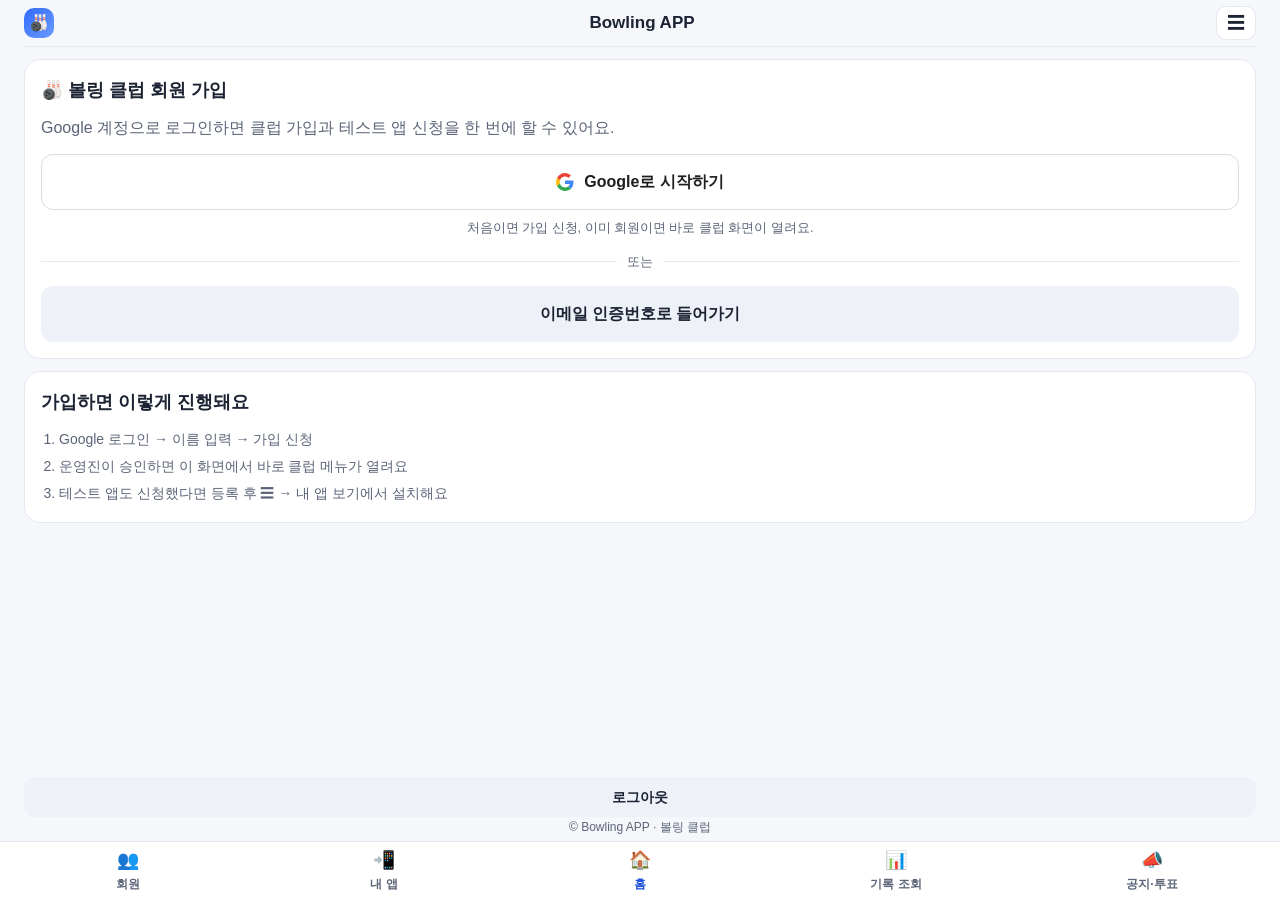
==== commit 5ae81404: "세로 홈: 기록앨범 전체 목록(접힘·펼침) 추가, 항목을 누르면 팝업 Co-Authored-By: Claude Opus 5.5 <noreply@anthropic.com>" ====
--- a/index.html
+++ b/index.html
@@ -100,6 +100,7 @@
   else { left.innerHTML = '<span class="lg">🎳</span>'; left.setAttribute("href", "#/"); }
 }
 function setNav(route) {
+  if (window.__clubfoot) document.querySelector(".wrap").append(window.__clubfoot); // 로그아웃·저작권 줄은 항상 먼저 원래 자리로(가로 홈에서만 다시 왼쪽 아래로 옮김)
   setBnav(route);
   $("logoutFoot").hidden = !token;
 }
@@ -194,7 +195,7 @@
   setBar(); setNav("home");
   const { d } = await api("home");
   view.textContent = "";
-  view.append(h("div", { class: "pagehead" }, h("p", { class: "tag" }, `${disp(d.me.name, d.me.role)}님, 안녕하세요 👋`), h("span", { class: "badge" }, `클럽 회원 ${d.memberCount}명`)));
+  const ph = h("div", { class: "pagehead" }, h("p", { class: "tag" }, `${disp(d.me.name, d.me.role)}님, 안녕하세요 👋`), h("span", { class: "badge" }, `클럽 회원 ${d.memberCount}명`));
   const nx = d.next, c = h("section", { class: "card" }, h("h2", {}, "다음 모임"));
   if (!nx) c.append(h("p", { class: "tag" }, "예정된 모임이 없어요."));
   else {
@@ -210,13 +211,25 @@
   if (!d.recent.length) r.append(h("p", { class: "tag" }, "아직 공지가 없어요."));
   for (const n of d.recent) r.append(h("a", { class: "li", href: "#/notice/" + n.id }, n.pinned ? h("span", { class: "pin" }, "고정") : null, n.title));
   // 넓은 가로 화면: 왼쪽 = 모임·공지(최근 공지 + 다음 모임) / 오른쪽 = 기록앨범 박스. 세로 화면: 위에서 아래로 쌓고 기록앨범은 드롭메뉴 → 팝업
-  view.append(h("div", { class: "homeleft" }, r, c), albumCard());
+  if (window.__albumMq.matches) { // 가로: 인사 줄은 왼쪽 맨 위, 로그아웃·저작권 줄은 왼쪽 맨 아래로 옮기고 기록앨범 박스를 위아래로 넓게
+    const ft = window.__clubfoot || (window.__clubfoot = document.querySelector(".clubfoot"));
+    const lh = h("section", { class: "card alblist" }, h("p", { class: "tag" }, "기록앨범 목록을 불러오는 중…")); // 왼쪽 기록앨범 목록(접힘·펼침)
+    view.classList.add("hwide"); view.append(h("div", { class: "homeleft" }, ph, lh, r, c, ft), albumCard(lh));
+    const nv = document.querySelector(".bnav"), navH = nv && getComputedStyle(nv).display !== "none" ? nv.offsetHeight : 0;
+    view.style.minHeight = view.style.height = Math.max(300, window.innerHeight - view.getBoundingClientRect().top - navH - 12) + "px"; // 한 화면 높이로 고정: 왼쪽은 기록앨범 목록만 안에서 스크롤
+  } else { // 세로: 인사 줄 → 기록앨범 전체 목록(남는 높이 안에서 스크롤) → 최근 공지 → 다음 모임 → 로그아웃 줄, 한 화면 높이
+    const ft = window.__clubfoot || (window.__clubfoot = document.querySelector(".clubfoot"));
+    const lh = h("section", { class: "card alblist" }, h("p", { class: "tag" }, "기록앨범 목록을 불러오는 중…"));
+    view.classList.add("hport"); view.append(ph, lh, r, c, ft, albumCard(lh));
+    const nv = document.querySelector(".bnav"), navH = nv && getComputedStyle(nv).display !== "none" ? nv.offsetHeight : 0;
+    view.style.minHeight = view.style.height = Math.max(420, window.innerHeight - view.getBoundingClientRect().top - navH - 8) + "px";
+  }
 }
 
 /* ---------- 홈: 기록앨범 박스 ----------
    기록앨범 한 장(최근 모임 · 이번 달 월별 장부 · 회비 납부 현황)을 홈에서 바로 보여 줘요.
    그림은 albumbox.html(기록 조회와 같은 조회 전용 자료)을 같은 출처 iframe(srcdoc)으로 끼워 넣어 그려요. */
-const WIDE_HOME = "(orientation: landscape) and (min-width: 900px)";
+const WIDE_HOME = "(orientation: landscape) and (min-width: 760px) and (min-height: 560px)"; // 노트북·PC·태블릿 가로·갤럭시 Z 폴드 메인(펼침) 가로. 폰을 가로로 돌린 낮은 화면(높이 560 미만)은 제외
 if (!window.__albumMq) { window.__albumMq = matchMedia(WIDE_HOME); window.__albumMq.addEventListener("change", () => { if (view.classList.contains("r-home")) route(); }); }
 async function albumFrame(parent) {
   const html = await (await fetch("/albumbox", { cache: "no-store" })).text();
@@ -229,14 +242,38 @@
   if (!A) throw new Error("album");
   return { f, A };
 }
-function albumCard() {
-  const wide = window.__albumMq.matches && (document.documentElement.dataset.dev === "desktop" || window.innerWidth >= 1000); // 노트북·PC·태블릿 가로(폭 1000 이상)만 2단 박스, 휴대폰은 팝업
+/* 가로 홈 왼쪽 '기록앨범 목록': 분류(기록현황·장부현황·회비현황·락카현황·회원현황)를 눌러 펼침·접힘,
+   모임기록(일자별)·월별 상세는 한 번 더 접힘. 펼침 상태는 이 기기에 기억(localStorage albTreeOpen). */
+function renderAlbumTree(host, tree, pick) {
+  let open = {}; try { open = JSON.parse(localStorage.getItem("albTreeOpen") || "{}"); } catch {}
+  if (!Object.keys(open).length) open = { "기록현황": true };
+  const save = () => { try { localStorage.setItem("albTreeOpen", JSON.stringify(open)); } catch {} };
+  const item = ([k, l]) => h("button", { type: "button", class: "albit", "data-k": k, onclick: (e) => pick(k, l, e.currentTarget) }, l);
+  const fold = (key, label, count, cls, kids) => {
+    const body = h("div", { class: cls + "b", hidden: !open[key] }, kids);
+    const ic = h("span", { class: "albchev", "aria-hidden": "true" }, open[key] ? "▾" : "▸");
+    const btn = h("button", { type: "button", class: cls, "aria-expanded": String(!!open[key]), onclick: () => { open[key] = body.hidden; body.hidden = !open[key]; ic.textContent = open[key] ? "▾" : "▸"; btn.setAttribute("aria-expanded", String(!!open[key])); save(); } }, ic, h("span", {}, label), count ? h("small", {}, count) : null);
+    return [btn, body];
+  };
+  host.textContent = "";
+  host.append(h("h2", { class: "albtreeh" }, "📒 기록앨범 목록", h("small", {}, "눌러서 펼치기·접기")));
+  tree.forEach((g) => {
+    const n = g.items.length + g.subs.reduce((a, s) => a + s.items.length, 0);
+    const kids = [...g.items.map(item), ...g.subs.flatMap((s) => fold(g.g + "/" + s.name, s.name, `${s.items.length}${s.unit}`, "albsh", s.items.map(item)))];
+    host.append(...fold(g.g, g.g, `${n}개`, "albgh", kids));
+  });
+}
+function albumCard(listHost) {
+  const wide = window.__albumMq.matches; // 가로 2단(왼쪽 모임·공지 / 오른쪽 기록앨범 박스)
   const sel = h("select", { class: "albsel", "aria-label": "기록앨범 선택", disabled: true }, h("option", { value: "" }, "불러오는 중…"));
-  const head = h("div", { class: "albhead" }, h("h2", {}, "📒 기록앨범"), sel);
-  const card = h("section", { class: "card albumcard" }, head);
+  const subEl = h("span", { class: "albsub" }); // 가로: 왼쪽 목록에서 고른 항목 이름
+  const head = h("div", { class: "albhead" }, h("h2", {}, "📒 기록앨범"), wide && listHost ? subEl : sel);
+  let curK = "";
+  const card = h("section", { class: "card albumcard" + (wide ? " albwide" : "") }, head);
   const wrap = h("div", { class: "albwrap" }); // 가로: 박스 안에 그림이 나타나는 자리
   const msg = h("p", { class: "tag albmsg" }, "기록앨범을 불러오는 중…");
   if (wide) card.append(msg, wrap); else card.append(msg);
+  if (!wide && listHost) card.hidden = true; // 세로: 드롭메뉴 카드 대신 위의 기록앨범 목록에서 고르면 팝업
   let pop = null, popBody = null, popTitle = null, popSel = null;
   const run = async () => {
     try {
@@ -249,7 +286,28 @@
         document.body.append(pop); host = popBody;
       }
       const { f, A } = await albumFrame(host);
-      const groups = await A.groups(); // 분류별: [[분류, [[kind, 라벨], …]], …]
+      if (wide && listHost) { // 가로: 왼쪽 '기록앨범 목록'(접힘·펼침)에서 고르면 오른쪽 박스에 표시
+        const tree = await A.tree(); msg.remove();
+        const drawW = async (k) => {
+          const nav = document.querySelector(".bnav"), navH = nav && getComputedStyle(nav).display !== "none" ? nav.offsetHeight : 0;
+          const W = Math.max(200, Math.floor(wrap.clientWidth)), H = Math.max(200, Math.floor(window.innerHeight - wrap.getBoundingClientRect().top - navH - 18));
+          const r = await A.show(k, W, H, true); f.style.width = r.width + "px"; f.style.height = r.height + "px";
+        };
+        const pick = (k, label, btn) => {
+          curK = k; subEl.textContent = label;
+          listHost.querySelectorAll(".albit.on").forEach((x) => x.classList.remove("on")); if (btn) btn.classList.add("on");
+          drawW(k).catch(() => {});
+        };
+        renderAlbumTree(listHost, tree, pick);
+        const first = listHost.querySelector(".albit");
+        if (first) pick(first.dataset.k, first.textContent, first); else wrap.append(h("p", { class: "tag" }, "표시할 기록이 없어요."));
+        if (window.__albResize) window.removeEventListener("resize", window.__albResize);
+        let rt0 = 0; window.__albResize = () => { clearTimeout(rt0); rt0 = setTimeout(() => { if (document.body.contains(card) && curK) drawW(curK).catch(() => {}); }, 250); };
+        window.addEventListener("resize", window.__albResize);
+        return;
+      }
+      const tree = listHost ? await A.tree() : null; // 세로 홈: 인사 줄 아래 기록앨범 전체 목록(접힘·펼침) → 고르면 팝업
+      const groups = tree ? tree.flatMap((g) => [[g.g, g.items], ...g.subs.map((s) => [`${g.g} · ${s.name}`, s.items])]).filter(([, l]) => l.length) : await A.groups(); // 분류별: [[분류, [[kind, 라벨], …]], …]
       msg.remove();
       sel.textContent = ""; sel.disabled = false;
       if (!wide) sel.append(h("option", { value: "" }, "기록앨범 선택 ▾"));
@@ -262,12 +320,12 @@
         if (wide) { // 가로: 박스 위쪽부터 하단 메뉴 위까지 남은 높이 (필요하면 박스가 화면 맨 위에 오도록 스크롤)
           const nav = document.querySelector(".bnav"), navH = nav && getComputedStyle(nav).display !== "none" ? nav.offsetHeight : 0;
           const top = wrap.getBoundingClientRect().top;
-          H = Math.floor(window.innerHeight - top - navH - 14);
+          H = Math.floor(window.innerHeight - top - navH - 18); // 카드 아래 여백(10)·하단 메뉴 간격 포함
           if (H < 300) { card.scrollIntoView({ block: "start" }); const t2 = wrap.getBoundingClientRect().top; H = Math.floor(window.innerHeight - t2 - navH - 14); }
         } else H = Math.floor(popBody.clientHeight); // 세로: 팝업 안 가능한 높이
         H = Math.max(200, H);
         // 돋보기: 폭 최대, 위·아래 스크롤은 그림 화면 안에서(제목~필드명 줄 고정) / 보통: 한 화면에 전부
-        const r = await A.show(k, W, H, !wide); // 세로(팝업): 글자를 키워 폭을 꽉 채우고 위·아래로 스크롤 / 가로 박스: 한 화면 맞춤
+        const r = await A.show(k, W, H, true); // 가로 박스·세로 팝업 모두: 위쪽 제목 배너·요약 카드는 작게 고정, 표는 글자를 키워 폭을 채우고 아래로 스크롤
         f.style.width = r.width + "px"; f.style.height = r.height + "px";
       };
       // 창 크기가 바뀌면(회전·분할 화면 등) 지금 보는 한 장을 새 크기에 맞춰 다시 그려요
@@ -284,10 +342,12 @@
           try { await draw(k); } catch { popBody.append(h("p", { class: "tag" }, "기록앨범을 그리지 못했어요.")); }
         };
         sel.onchange = () => { const k = sel.value; if (k) showK(k); };      // 본문 드롭메뉴로 고르면 팝업이 열림
+        if (tree) renderAlbumTree(listHost, tree, (k, l, btn) => { listHost.querySelectorAll(".albit.on").forEach((x) => x.classList.remove("on")); if (btn) btn.classList.add("on"); showK(k); }); // 목록에서 고르면 팝업
         popSel.onchange = () => { if (popSel.value) showK(popSel.value); };  // 팝업 안에서 고르면 바로 다른 화면으로 바뀜
       }
     } catch (e) {
       msg.textContent = "기록앨범을 불러오지 못했어요. 잠시 후 다시 시도해 주세요."; sel.remove();
+      if (listHost) { listHost.textContent = ""; listHost.append(h("p", { class: "tag" }, "기록앨범을 불러오지 못했어요. 잠시 후 다시 시도해 주세요.")); }
     }
   };
   function closePop() { if (pop) pop.hidden = true; document.body.classList.remove("albopen"); sel.value = ""; }
@@ -760,6 +820,7 @@
 /* ---------- 라우터 ---------- */
 let gErr = null;
 async function route() {
+  if (window.__clubfoot) document.querySelector(".wrap").append(window.__clubfoot); view.style.minHeight = view.style.height = ""; // 가로 홈에서 왼쪽 아래로 옮겨 둔 로그아웃·저작권 줄을 원래 자리(맨 아래)로 되돌림
   document.querySelectorAll(".albpop").forEach((e) => e.remove()); document.body.classList.remove("albopen"); // 기록앨범 팝업 정리
   { const k = (location.hash.replace(/^#/, "") || "/").split("/")[1] || "home"; view.className = token ? "r-" + k : "r-guest"; }
   if (!token) return guest(gErr);
--- a/style.css
+++ b/style.css
@@ -181,7 +181,7 @@
   .bnav a span{font-size:18px}
   .wrap{padding-bottom:64px}
   /* 홈 대시보드: 2단 */
-  #view.r-home{display:grid;grid-template-columns:1fr 1fr;gap:0 16px;align-items:start}
+  #view.r-home{display:grid;grid-template-columns:minmax(0,43fr) minmax(0,57fr);gap:0 16px;align-items:start}
   #view.r-home>.pagehead,#view.r-home>button{grid-column:1/-1}
   #view.r-home>.pagehead{display:flex;justify-content:center;align-items:center;gap:12px}
   #view.r-home>.pagehead .badge{margin:0}
@@ -348,12 +348,56 @@
 .albpopbody .albframe{margin:0 auto}
 .albpophead .albclose{margin-left:auto}
 body.albopen{overflow:hidden}
-/* 태블릿(터치 기기, data-dev=mobile)도 가로 폭 1000px 이상이면 홈을 2단(왼쪽 모임·공지 / 오른쪽 기록앨범)으로 */
-@media (orientation: landscape) and (min-width: 1000px) {
-  html[data-dev="mobile"] #view.r-home{display:grid;grid-template-columns:1fr 1fr;gap:0 16px;align-items:start}
+/* 태블릿·Z 폴드 메인(터치 기기, data-dev=mobile)도 가로 폭 760px 이상·높이 560px 이상이면 홈을 2단(왼쪽 모임·공지 / 오른쪽 기록앨범)으로 */
+@media (orientation: landscape) and (min-width: 760px) and (min-height: 560px) {
+  html[data-dev="mobile"] #view.r-home{display:grid;grid-template-columns:minmax(0,43fr) minmax(0,57fr);gap:0 16px;align-items:start}
   html[data-dev="mobile"] #view.r-home>.pagehead,html[data-dev="mobile"] #view.r-home>button{grid-column:1/-1}
   html[data-dev="mobile"] #view.r-home>.pagehead{display:flex;justify-content:center;align-items:center;gap:12px}
   html[data-dev="mobile"] #view.r-home>.pagehead .badge{margin:0}
 }
 /* 기록앨범 팝업: 두 손가락 확대는 페이지 전체가 아니라 그림(결과물)만 확대되게 브라우저 확대를 막음 */
 .albpop,.albpopbody,.albframe{touch-action:pan-x pan-y}
+/* 가로 홈: 기록앨범 박스 바깥 여백(D)을 최소로 줄여 안쪽 그림(C)이 최대한 많이 보이게 */
+.albumcard.albwide{padding:8px 8px 8px;margin-top:8px}
+.albumcard.albwide .albhead{margin-bottom:6px;gap:8px}
+.albumcard.albwide .albhead h2{font-size:16px}
+.albumcard.albwide .albsel{padding:6px 8px;font-size:14px;max-width:70%}
+.albumcard.albwide .albwrap{border:0;border-radius:6px}
+/* 가로 홈(2026-11-24): 인사 줄은 왼쪽 맨 위, 로그아웃·저작권 줄은 왼쪽 맨 아래, 기록앨범 박스는 위아래로 넓게 */
+#view.r-home.hwide,html[data-dev="mobile"] #view.r-home.hwide{align-items:stretch}
+#view.hwide>.homeleft{display:flex;flex-direction:column;min-width:0}
+#view.hwide>.homeleft>.pagehead{display:flex;justify-content:center;align-items:center;gap:10px;flex-wrap:wrap;margin:8px 0 0;grid-column:auto}
+#view.hwide>.homeleft>.pagehead .badge{margin:0}
+#view.hwide>.homeleft>.clubfoot{margin-top:auto;padding-top:12px;display:flex;flex-direction:column;align-items:stretch;gap:2px;text-align:center}
+#view.hwide>.homeleft>.clubfoot .btn{padding:9px 12px;font-size:14px}
+#view.hwide>.homeleft>.clubfoot div{line-height:1.4;font-size:12px;color:var(--sub)}
+#view.hwide>.albumcard{margin-top:8px}
+/* 가로 홈 왼쪽 '기록앨범 목록' (접힘·펼침) */
+.alblist{padding:8px 10px;margin-top:8px}
+.alblist .albtreeh{font-size:15px;margin:0 0 4px;display:flex;align-items:baseline;gap:8px}
+.alblist .albtreeh small{font-size:11px;font-weight:400;color:var(--sub)}
+.albgh,.albsh{display:flex;align-items:center;gap:6px;width:100%;border:0;background:none;font:inherit;cursor:pointer;color:var(--text);text-align:left}
+.albgh{font-weight:700;font-size:14px;padding:7px 2px;border-top:1px solid var(--line)}
+.albsh{font-size:13px;color:var(--sub);padding:4px 2px}
+.albgh small,.albsh small{margin-left:auto;font-weight:400;font-size:12px;color:var(--sub)}
+.albchev{width:14px;text-align:center;color:var(--sub)}
+.albghb{padding:0 0 6px 10px}
+.albshb{padding-left:10px;max-height:32vh;overflow:auto;-webkit-overflow-scrolling:touch}
+.albit{display:block;width:100%;text-align:left;border:1px solid var(--line);border-radius:8px;padding:5px 9px;margin:0 0 4px;background:#fff;font:inherit;font-size:13px;color:var(--text);cursor:pointer}
+.albit:hover{background:#f5f8ff}
+.albit.on{background:#eaf0ff;border-color:#9db8f5;color:var(--brand-d);font-weight:700}
+.albumcard .albsub{font-size:13px;font-weight:700;color:var(--brand-d);white-space:nowrap;overflow:hidden;text-overflow:ellipsis;min-width:0}
+#view.hwide>.homeleft{min-height:0;overflow:hidden}
+#view.hwide>.homeleft>.card{flex:none}
+#view.hwide>.homeleft>.alblist{flex:1 1 auto;min-height:120px;overflow:auto;-webkit-overflow-scrolling:touch}
+#view.hwide>.homeleft>.card:not(.alblist){padding:10px 12px;margin-top:8px}
+#view.hwide>.homeleft>.card:not(.alblist) h2{font-size:15px;margin-bottom:4px}
+/* 세로 홈(2026-11-27): 인사 줄 → 기록앨범 전체 목록(남는 높이 안에서 스크롤) → 최근 공지 → 다음 모임 → 로그아웃 줄 */
+#view.r-home.hport,html[data-dev="mobile"] #view.r-home.hport{display:flex!important;flex-direction:column;align-items:stretch!important;overflow:hidden}
+#view.hport>.pagehead{flex:none;margin:6px 0 0}
+#view.hport>.alblist{flex:1 1 auto;min-height:160px;overflow:auto;-webkit-overflow-scrolling:touch;margin-top:8px}
+#view.hport>.card:not(.alblist){flex:none;padding:9px 12px;margin-top:7px}
+#view.hport>.card:not(.alblist) h2{font-size:15px;margin-bottom:2px}
+#view.hport>.clubfoot{flex:none;margin-top:8px;padding-top:4px;display:flex;flex-direction:column;align-items:stretch;gap:2px;text-align:center}
+#view.hport>.clubfoot .btn{padding:8px 12px;font-size:14px}
+#view.hport>.clubfoot div{line-height:1.4;font-size:12px;color:var(--sub)}
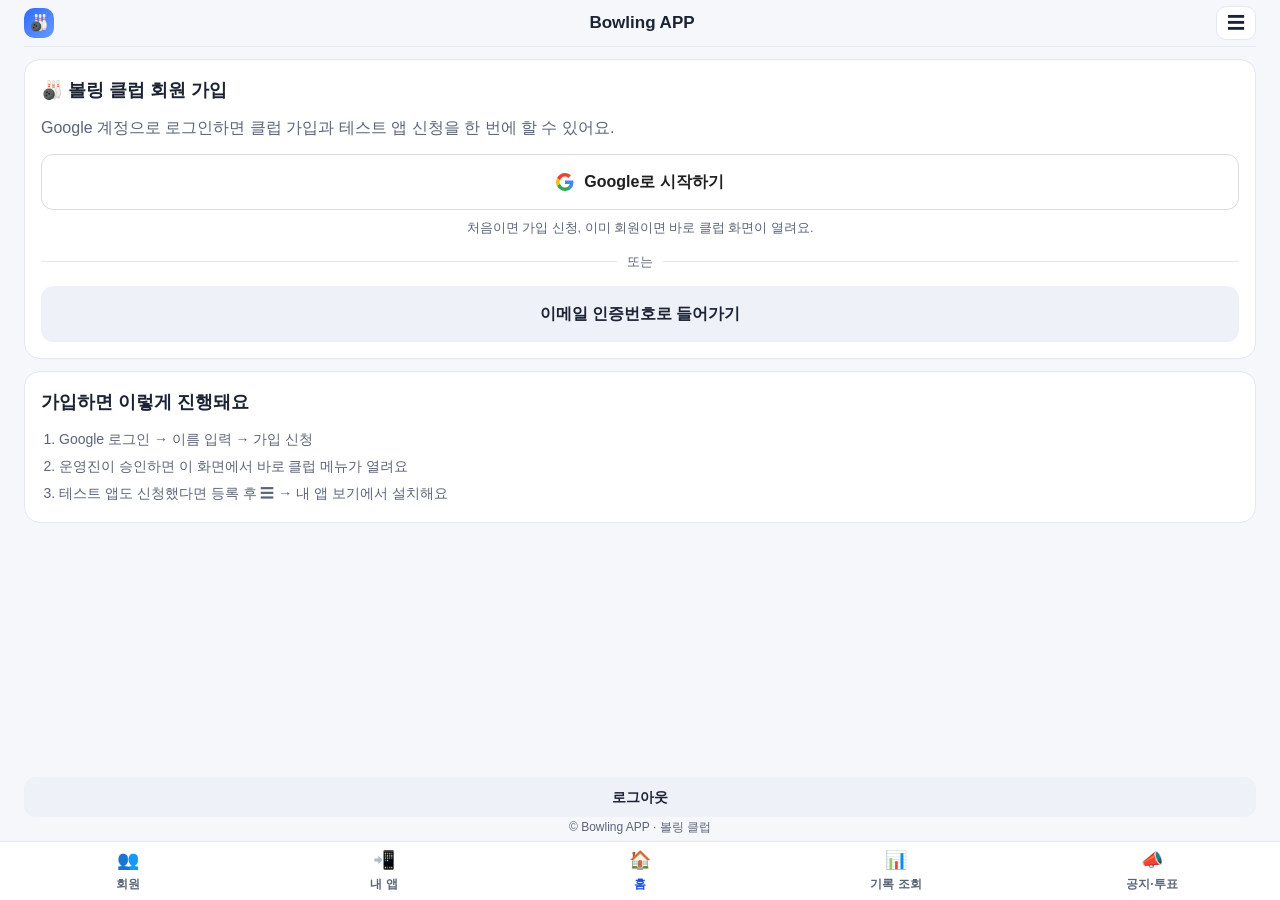
==== commit 91521b94: "홈 기록앨범: 소분류를 5줄 목록(위·아래로 밀어 보며 선택)으로 표시 Co-Authored-By: Claude Sonnet 5.5 <noreply@anthropic.com>" ====
--- a/index.html
+++ b/index.html
@@ -213,13 +213,13 @@
   // 넓은 가로 화면: 왼쪽 = 모임·공지(최근 공지 + 다음 모임) / 오른쪽 = 기록앨범 박스. 세로 화면: 위에서 아래로 쌓고 기록앨범은 드롭메뉴 → 팝업
   if (window.__albumMq.matches) { // 가로: 인사 줄은 왼쪽 맨 위, 로그아웃·저작권 줄은 왼쪽 맨 아래로 옮기고 기록앨범 박스를 위아래로 넓게
     const ft = window.__clubfoot || (window.__clubfoot = document.querySelector(".clubfoot"));
-    const lh = h("section", { class: "card alblist" }, h("p", { class: "tag" }, "기록앨범 목록을 불러오는 중…")); // 왼쪽 기록앨범 목록(접힘·펼침)
-    view.classList.add("hwide"); view.append(h("div", { class: "homeleft" }, ph, lh, r, c, ft), albumCard(lh));
+
+    view.classList.add("hwide"); view.append(h("div", { class: "homeleft" }, ph, r, c, ft), albumCard()); // 기록앨범 목록은 오른쪽 박스 제목 옆 드롭메뉴로
     const nv = document.querySelector(".bnav"), navH = nv && getComputedStyle(nv).display !== "none" ? nv.offsetHeight : 0;
     view.style.minHeight = view.style.height = Math.max(300, window.innerHeight - view.getBoundingClientRect().top - navH - 12) + "px"; // 한 화면 높이로 고정: 왼쪽은 기록앨범 목록만 안에서 스크롤
   } else { // 세로: 인사 줄 → 기록앨범 전체 목록(남는 높이 안에서 스크롤) → 최근 공지 → 다음 모임 → 로그아웃 줄, 한 화면 높이
     const ft = window.__clubfoot || (window.__clubfoot = document.querySelector(".clubfoot"));
-    const lh = h("section", { class: "card alblist" }, h("p", { class: "tag" }, "기록앨범 목록을 불러오는 중…"));
+    const lh = h("section", { class: "card albpick" }, h("p", { class: "tag" }, "기록앨범을 불러오는 중…"));
     view.classList.add("hport"); view.append(ph, lh, r, c, ft, albumCard(lh));
     const nv = document.querySelector(".bnav"), navH = nv && getComputedStyle(nv).display !== "none" ? nv.offsetHeight : 0;
     view.style.minHeight = view.style.height = Math.max(420, window.innerHeight - view.getBoundingClientRect().top - navH - 8) + "px";
@@ -263,11 +263,53 @@
     host.append(...fold(g.g, g.g, `${n}개`, "albgh", kids));
   });
 }
+/* 가로 홈 기록앨범 제목 옆 드롭메뉴: 대분류(기록현황·장부현황·회비현황·락카현황·회원현황) → 중분류(항목, ▸ 가 붙은 것은 하위 목록 있음)
+   → 소분류(모임기록 일자별·월별 상세처럼 하위 목록이 있을 때만 나타남) 순서로 골라요. 고른 위치는 이 기기에 기억(localStorage albCascade). */
+// 소분류 5줄 목록 닫기(바깥을 누르거나 고르면)
+function closeAlbList() { const l = document.getElementById("albList"); if (l) l.remove(); document.removeEventListener("pointerdown", outAlbList, true); }
+function outAlbList(e) { const l = document.getElementById("albList"); if (l && !l.contains(e.target)) closeAlbList(); }
+function renderAlbumCascade(box, tree, pick, opts = {}) { // opts.noInit: 처음에는 표시하지 않음(세로 홈: 고르거나 보기를 눌러야 팝업)
+  const s1 = h("select", { class: "c1", "aria-label": "대분류" }), s2 = h("select", { class: "c2", "aria-label": "중분류" }), s3 = h("select", { class: "c3", "aria-label": "소분류" });
+  // 소분류는 기본 선택창 대신 단추(b3) + 5줄 목록(위·아래로 밀어 보며 고름). 값은 숨은 select(s3)에 그대로 둠
+  const b3 = h("button", { type: "button", class: "c3 c3b", "aria-label": "소분류", "aria-haspopup": "listbox" });
+  s3.classList.add("c3sel");
+  box.textContent = ""; box.append(s1, s2, s3, b3);
+  const sync3 = () => { b3.hidden = s3.hidden; const o = s3.options[s3.selectedIndex]; b3.textContent = o ? o.textContent : ""; };
+  b3.onclick = (e) => { e.stopPropagation(); openList3(); };
+  tree.forEach((g, i) => s1.append(h("option", { value: String(i) }, g.g)));
+  const fill2 = () => { const g = tree[+s1.value]; s2.textContent = ""; g.items.forEach(([k, l]) => s2.append(h("option", { value: "k:" + k }, l))); g.subs.forEach((s, j) => s2.append(h("option", { value: "s:" + j }, `${s.name} ▸ ${s.items.length}${s.unit}`))); };
+  const fill3 = () => { const v = s2.value, g = tree[+s1.value]; s3.textContent = ""; if (v.startsWith("s:")) { g.subs[+v.slice(2)].items.forEach(([k, l]) => s3.append(h("option", { value: k }, l))); s3.hidden = false; } else s3.hidden = true; };
+  const save = () => { try { localStorage.setItem("albCascade", JSON.stringify([s1.value, s2.value, s3.hidden ? "" : s3.value])); } catch {} };
+  const fire = () => { const v = s2.value, k = v.startsWith("k:") ? v.slice(2) : s3.value; save(); if (k) pick(k); };
+  const openList3 = () => {
+    closeAlbList();
+    const r = b3.getBoundingClientRect(), opts = [...s3.options];
+    const list = h("div", { class: "albdrop", role: "listbox", id: "albList" }, opts.map((o) => h("button", { type: "button", role: "option", class: "albli" + (o.value === s3.value ? " on" : ""), onclick: (e) => { e.stopPropagation(); closeAlbList(); if (s3.value !== o.value) { s3.value = o.value; sync3(); fire(); } } }, o.textContent)));
+    document.body.append(list);
+    const w = Math.max(r.width, 170), left = Math.min(Math.max(6, r.left), window.innerWidth - w - 6), below = window.innerHeight - r.bottom;
+    Object.assign(list.style, { left: left + "px", width: w + "px" });
+    const lh = list.offsetHeight; if (below < lh + 8 && r.top > below) list.style.top = Math.max(6, r.top - lh - 4) + "px"; else list.style.top = r.bottom + 4 + "px";
+    const on = list.querySelector(".on"); if (on) list.scrollTop = on.offsetTop - (list.clientHeight - on.offsetHeight) / 2; // 고른 항목이 가운데 오게
+    setTimeout(() => document.addEventListener("pointerdown", outAlbList, true), 0);
+  };
+  s1.onchange = () => { fill2(); fill3(); sync3(); fire(); }; s2.onchange = () => { fill3(); sync3(); fire(); }; s3.onchange = () => { sync3(); fire(); };
+  const set = (saved) => { // 주어진 위치로 맞춤(표시는 하지 않음)
+    if (saved && tree[+saved[0]]) s1.value = saved[0];
+    fill2(); if (saved && [...s2.options].some((o) => o.value === saved[1])) s2.value = saved[1];
+    fill3(); if (saved && saved[2] && [...s3.options].some((o) => o.value === saved[2])) s3.value = saved[2];
+    sync3();
+  };
+  const get = () => [s1.value, s2.value, s3.hidden ? "" : s3.value];
+  const load = () => { let saved = null; try { saved = JSON.parse(localStorage.getItem("albCascade") || "null"); } catch {} set(saved); }; // 이 기기에 기억해 둔 위치
+  const cur = () => { const v = s2.value; return v.startsWith("k:") ? v.slice(2) : s3.value; };
+  load(); if (!opts.noInit) fire();
+  return { load, set, get, cur, fire };
+}
 function albumCard(listHost) {
   const wide = window.__albumMq.matches; // 가로 2단(왼쪽 모임·공지 / 오른쪽 기록앨범 박스)
   const sel = h("select", { class: "albsel", "aria-label": "기록앨범 선택", disabled: true }, h("option", { value: "" }, "불러오는 중…"));
-  const subEl = h("span", { class: "albsub" }); // 가로: 왼쪽 목록에서 고른 항목 이름
-  const head = h("div", { class: "albhead" }, h("h2", {}, "📒 기록앨범"), wide && listHost ? subEl : sel);
+  const casBox = h("div", { class: "albcas" }); // 가로: 대분류·중분류·소분류 드롭메뉴(기록앨범 제목 옆)
+  const head = h("div", { class: "albhead" }, h("h2", {}, "📒 기록앨범"), wide ? casBox : sel);
   let curK = "";
   const card = h("section", { class: "card albumcard" + (wide ? " albwide" : "") }, head);
   const wrap = h("div", { class: "albwrap" }); // 가로: 박스 안에 그림이 나타나는 자리
@@ -286,21 +328,15 @@
         document.body.append(pop); host = popBody;
       }
       const { f, A } = await albumFrame(host);
-      if (wide && listHost) { // 가로: 왼쪽 '기록앨범 목록'(접힘·펼침)에서 고르면 오른쪽 박스에 표시
+      if (wide) { // 가로: 제목 옆 대분류 → 중분류 → 소분류 드롭메뉴로 고르면 아래 박스에 표시
         const tree = await A.tree(); msg.remove();
         const drawW = async (k) => {
           const nav = document.querySelector(".bnav"), navH = nav && getComputedStyle(nav).display !== "none" ? nav.offsetHeight : 0;
           const W = Math.max(200, Math.floor(wrap.clientWidth)), H = Math.max(200, Math.floor(window.innerHeight - wrap.getBoundingClientRect().top - navH - 18));
           const r = await A.show(k, W, H, true); f.style.width = r.width + "px"; f.style.height = r.height + "px";
         };
-        const pick = (k, label, btn) => {
-          curK = k; subEl.textContent = label;
-          listHost.querySelectorAll(".albit.on").forEach((x) => x.classList.remove("on")); if (btn) btn.classList.add("on");
-          drawW(k).catch(() => {});
-        };
-        renderAlbumTree(listHost, tree, pick);
-        const first = listHost.querySelector(".albit");
-        if (first) pick(first.dataset.k, first.textContent, first); else wrap.append(h("p", { class: "tag" }, "표시할 기록이 없어요."));
+        const pick = (k) => { curK = k; drawW(k).catch(() => {}); };
+        if (tree.length) renderAlbumCascade(casBox, tree, pick); else wrap.append(h("p", { class: "tag" }, "표시할 기록이 없어요."));
         if (window.__albResize) window.removeEventListener("resize", window.__albResize);
         let rt0 = 0; window.__albResize = () => { clearTimeout(rt0); rt0 = setTimeout(() => { if (document.body.contains(card) && curK) drawW(curK).catch(() => {}); }, 250); };
         window.addEventListener("resize", window.__albResize);
@@ -330,7 +366,7 @@
       };
       // 창 크기가 바뀌면(회전·분할 화면 등) 지금 보는 한 장을 새 크기에 맞춰 다시 그려요
       if (window.__albResize) window.removeEventListener("resize", window.__albResize);
-      let rt = 0; window.__albResize = () => { clearTimeout(rt); rt = setTimeout(() => { if (!document.body.contains(card)) return; const k = sel.value; if (!k || (!wide && pop.hidden)) return; draw(k).catch(() => {}); }, 250); };
+      let rt = 0; window.__albResize = () => { clearTimeout(rt); rt = setTimeout(() => { if (!document.body.contains(card)) return; const k = curK || sel.value; if (!k || (!wide && pop.hidden)) return; draw(k).catch(() => {}); }, 250); };
       window.addEventListener("resize", window.__albResize);
       if (wide) { await draw(sel.value); sel.onchange = () => draw(sel.value).catch(() => {}); }
       else {
@@ -342,8 +378,18 @@
           try { await draw(k); } catch { popBody.append(h("p", { class: "tag" }, "기록앨범을 그리지 못했어요.")); }
         };
         sel.onchange = () => { const k = sel.value; if (k) showK(k); };      // 본문 드롭메뉴로 고르면 팝업이 열림
-        if (tree) renderAlbumTree(listHost, tree, (k, l, btn) => { listHost.querySelectorAll(".albit.on").forEach((x) => x.classList.remove("on")); if (btn) btn.classList.add("on"); showK(k); }); // 목록에서 고르면 팝업
         popSel.onchange = () => { if (popSel.value) showK(popSel.value); };  // 팝업 안에서 고르면 바로 다른 화면으로 바뀜
+        if (tree) { // 세로 홈: 대분류 → 중분류 → 소분류 드롭메뉴(가로와 같은 방식). 고르거나 '보기'를 누르면 팝업, 팝업 제목줄에도 같은 드롭메뉴
+          const openK = async (k) => { curK = k; popBody.scrollTop = 0; pop.hidden = false; document.body.classList.add("albopen"); try { await draw(k); } catch { popBody.append(h("p", { class: "tag" }, "기록앨범을 그리지 못했어요.")); } };
+          const popCasBox = h("div", { class: "albcas" }); popSel.replaceWith(popCasBox);
+          const homeBox = h("div", { class: "albcas" });
+          let popCas = null;
+          const homeCas = renderAlbumCascade(homeBox, tree, (k) => { if (popCas) popCas.set(homeCas.get()); openK(k); }, { noInit: true });
+          popCas = renderAlbumCascade(popCasBox, tree, (k) => { homeCas.set(popCas.get()); openK(k); }, { noInit: true }); // 홈·팝업 드롭메뉴는 서로 같은 위치로 맞춤
+          listHost.textContent = "";
+          listHost.append(h("h2", { class: "albtreeh" }, "📒 기록앨범", h("small", {}, "대분류 → 중분류 → 소분류")), homeBox,
+            h("button", { type: "button", class: "btn albgo", onclick: () => { const k = homeCas.cur(); if (k) { popCas.set(homeCas.get()); openK(k); } } }, "선택한 기록앨범 보기"));
+        }
       }
     } catch (e) {
       msg.textContent = "기록앨범을 불러오지 못했어요. 잠시 후 다시 시도해 주세요."; sel.remove();
--- a/style.css
+++ b/style.css
@@ -401,3 +401,29 @@
 #view.hport>.clubfoot{flex:none;margin-top:8px;padding-top:4px;display:flex;flex-direction:column;align-items:stretch;gap:2px;text-align:center}
 #view.hport>.clubfoot .btn{padding:8px 12px;font-size:14px}
 #view.hport>.clubfoot div{line-height:1.4;font-size:12px;color:var(--sub)}
+/* 가로 홈(2026-11-27): 기록앨범 제목 옆 대분류·중분류·소분류 드롭메뉴 */
+.albumcard.albwide .albhead{flex-wrap:wrap;row-gap:6px}
+.albcas{display:flex;gap:6px;flex:1 1 300px;min-width:0;justify-content:flex-end;flex-wrap:wrap}
+.albcas select{width:auto;padding:6px 8px;border:1px solid var(--line);border-radius:8px;font:inherit;font-size:13px;font-weight:600;background:#fff;color:var(--text);min-width:0;max-width:100%}
+.albcas .c1{flex:0 0 auto}
+.albcas .c2{flex:1 1 150px;max-width:240px}
+.albcas .c3{flex:1 1 130px;max-width:200px}
+.albcas select[hidden]{display:none}
+.albcas .c3sel{display:none!important} /* 소분류 값만 보관(화면에는 단추 .c3b) */
+.albcas .c3b{padding:6px 24px 6px 8px;border:1px solid var(--line);border-radius:8px;font:inherit;font-size:13px;font-weight:600;background:#fff;color:var(--text);min-width:0;text-align:left;white-space:nowrap;overflow:hidden;text-overflow:ellipsis;position:relative;cursor:pointer}
+.albcas .c3b::after{content:"";position:absolute;right:9px;top:50%;width:6px;height:6px;border:solid currentColor;border-width:0 1.5px 1.5px 0;transform:translateY(-70%) rotate(45deg)}
+.albcas .c3b[hidden]{display:none}
+.albdrop{position:fixed;z-index:3000;background:#fff;border:1px solid var(--line);border-radius:10px;box-shadow:0 8px 24px rgba(15,35,60,.18);max-height:calc(5 * 40px + 8px);overflow-y:auto;overscroll-behavior:contain;-webkit-overflow-scrolling:touch;touch-action:pan-y;padding:4px 0} /* 소분류 목록: 5줄만 보이고 위·아래로 밀어 봄 */
+.albdrop .albli{display:block;width:100%;height:40px;padding:0 12px;border:0;background:none;text-align:left;font:inherit;font-size:14px;color:var(--text);white-space:nowrap;overflow:hidden;text-overflow:ellipsis;cursor:pointer}
+.albdrop .albli:hover{background:#f1f5fa}.albdrop .albli.on{background:#e8f1ff;color:#1a56c4;font-weight:700}
+/* 세로 홈(2026-11-27): 기록앨범 대분류·중분류·소분류 드롭메뉴 카드 + 팝업 제목줄 드롭메뉴 */
+#view.hport>.albpick{flex:none;margin-top:8px;padding:10px 12px}
+#view.hport>.clubfoot{margin-top:auto}
+.albpick .albtreeh{font-size:16px;margin:0 0 8px;display:flex;align-items:baseline;gap:8px}
+.albpick .albtreeh small{font-size:11px;font-weight:400;color:var(--sub)}
+.albpick .albcas{justify-content:flex-start}
+.albpick .albcas .c2,.albpick .albcas .c3{flex:1 1 140px;max-width:none}
+.albpick .albgo{margin-top:8px;padding:9px 12px;font-size:14px}
+.albpophead .albcas{flex:1;justify-content:flex-start;gap:5px}
+.albpophead .albcas select{padding:6px 6px;font-size:13px}
+.albpophead .albcas .c2,.albpophead .albcas .c3{flex:1 1 110px;max-width:none}
